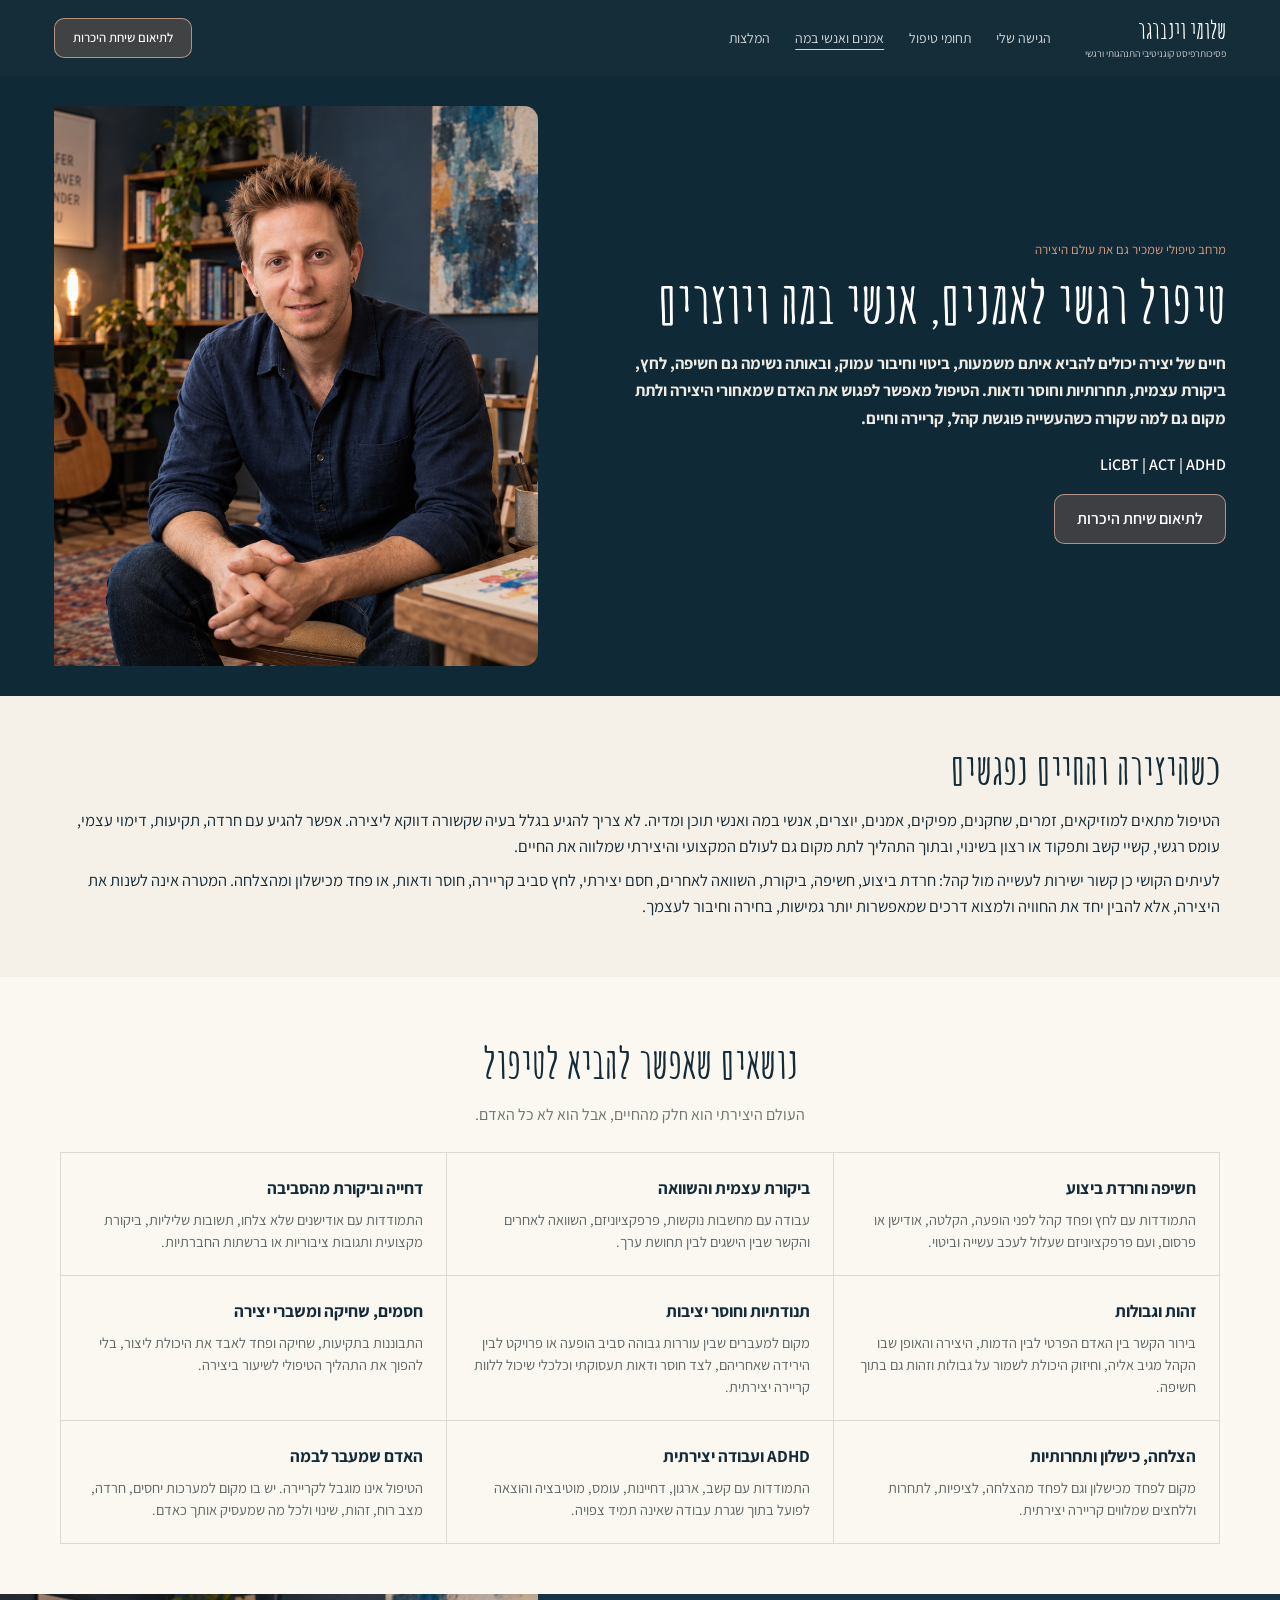
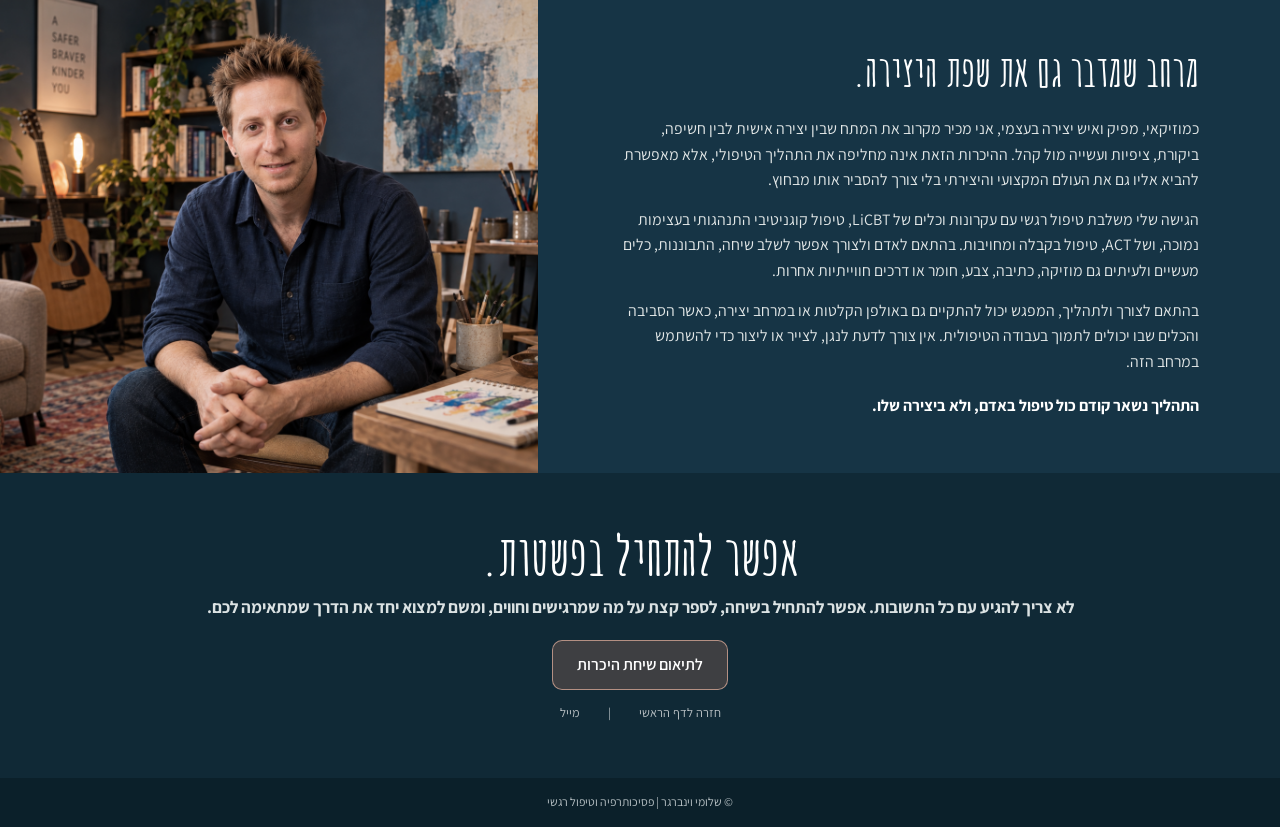
==== artists/index.html @ 117a7819 "Add files via upload" ====
<!doctype html><html lang="he" dir="rtl"><head><!-- V15 --><meta charset="utf-8"><meta name="viewport" content="width=device-width,initial-scale=1"><meta name="description" content="טיפול רגשי לאמנים, מוזיקאים, שחקנים, יוצרים ואנשי במה עם שלומי וינברגר. התמודדות עם חרדת ביצוע, דחייה וביקורת, זהות, שחיקה, חסמים יצירתיים והלחצים של קריירה יצירתית."><meta name="robots" content="index,follow,max-image-preview:large"><link rel="canonical" href="https://shlomitherapy.pages.dev/artists/"><meta property="og:locale" content="he_IL"><meta property="og:type" content="website"><meta property="og:site_name" content="שלומי וינברגר"><meta property="og:title" content="טיפול רגשי לאמנים, אנשי במה ויוצרים | שלומי וינברגר"><meta property="og:description" content="מרחב טיפולי לאמנים ואנשי יצירה המתמודדים עם חשיפה, חרדת ביצוע, ביקורת עצמית, חסמים, תחרותיות והלחצים של חיים יצירתיים."><meta property="og:url" content="https://shlomitherapy.pages.dev/artists/"><meta property="og:image" content="https://shlomitherapy.pages.dev/assets/hero.png"><meta name="twitter:card" content="summary_large_image"><title>טיפול רגשי לאמנים, אנשי במה ויוצרים | שלומי וינברגר</title><link rel="stylesheet" href="../styles.css"><script type="application/ld+json">{"@context":"https://schema.org","@graph":[{"@type":"WebPage","@id":"https://shlomitherapy.pages.dev/artists/#page","url":"https://shlomitherapy.pages.dev/artists/","name":"טיפול רגשי לאמנים, אנשי במה ויוצרים","inLanguage":"he-IL","isPartOf":{"@id":"https://shlomitherapy.pages.dev/#website"}},{"@type":"Service","name":"טיפול רגשי לאמנים, אנשי במה ויוצרים","serviceType":"פסיכותרפיה וטיפול רגשי לאמנים ואנשי במה","provider":{"@type":"Person","name":"שלומי וינברגר","jobTitle":"פסיכותרפיסט קוגניטיבי התנהגותי ורגשי"},"areaServed":"IL"}]}</script></head><body>
<header><a class="brand" href="../index.html"><b>שלומי וינברגר</b><small>פסיכותרפיסט קוגניטיבי התנהגותי ורגשי</small></a><nav><a href="../index.html#approach">הגישה שלי</a><a href="../index.html#areas">תחומי טיפול</a><a href="index.html" aria-current="page">אמנים ואנשי במה</a><a href="../index.html#reviews">המלצות</a></nav><a class="btn small" href="https://api.whatsapp.com/send?phone=972528469489" target="_blank" rel="noopener">לתיאום שיחת היכרות</a></header>
<main id="top">
<section class="artistHeroSite"><div class="artistHeroText"><span class="artistKicker">מרחב טיפולי שמכיר גם את עולם היצירה</span><h1>טיפול רגשי לאמנים, אנשי במה ויוצרים</h1><p class="artistLead"><b>חיים של יצירה יכולים להביא איתם משמעות, ביטוי וחיבור עמוק, ובאותה נשימה גם חשיפה, לחץ, ביקורת עצמית, תחרותיות וחוסר ודאות. הטיפול מאפשר לפגוש את האדם שמאחורי היצירה ולתת מקום גם למה שקורה כשהעשייה פוגשת קהל, קריירה וחיים.</b></p><div class="credentials">LiCBT | ACT | ADHD</div><a class="btn" href="https://api.whatsapp.com/send?phone=972528469489" target="_blank" rel="noopener">לתיאום שיחת היכרות</a></div><div class="artistHeroImage"><img src="../assets/hero.png" alt="שלומי וינברגר במרחב טיפולי המשלב מוזיקה ויצירה"></div></section>
<section class="artistIntro"><div><h2>כשהיצירה והחיים נפגשים</h2><p>הטיפול מתאים למוזיקאים, זמרים, שחקנים, מפיקים, אמנים, יוצרים, אנשי במה ואנשי תוכן ומדיה. לא צריך להגיע בגלל בעיה שקשורה דווקא ליצירה. אפשר להגיע עם חרדה, תקיעות, דימוי עצמי, עומס רגשי, קשיי קשב ותפקוד או רצון בשינוי, ובתוך התהליך לתת מקום גם לעולם המקצועי והיצירתי שמלווה את החיים.</p><p>לעיתים הקושי כן קשור ישירות לעשייה מול קהל: חרדת ביצוע, חשיפה, ביקורת, השוואה לאחרים, חסם יצירתי, לחץ סביב קריירה, חוסר ודאות, או פחד מכישלון ומהצלחה. המטרה אינה לשנות את היצירה, אלא להבין יחד את החוויה ולמצוא דרכים שמאפשרות יותר גמישות, בחירה וחיבור לעצמך.</p></div></section>
<section class="artistAreas"><div class="sectionHead"><h2>נושאים שאפשר להביא לטיפול</h2><p>העולם היצירתי הוא חלק מהחיים, אבל הוא לא כל האדם.</p></div><div class="artistGridSite"><article><b>חשיפה וחרדת ביצוע</b><p>התמודדות עם לחץ ופחד קהל לפני הופעה, הקלטה, אודישן או פרסום, ועם פרפקציוניזם שעלול לעכב עשייה וביטוי.</p></article><article><b>ביקורת עצמית והשוואה</b><p>עבודה עם מחשבות נוקשות, פרפקציוניזם, השוואה לאחרים והקשר שבין הישגים לבין תחושת ערך.</p></article><article><b>דחייה וביקורת מהסביבה</b><p>התמודדות עם אודישנים שלא צלחו, תשובות שליליות, ביקורת מקצועית ותגובות ציבוריות או ברשתות החברתיות.</p></article><article><b>זהות וגבולות</b><p>בירור הקשר בין האדם הפרטי לבין הדמות, היצירה והאופן שבו הקהל מגיב אליה, וחיזוק היכולת לשמור על גבולות וזהות גם בתוך חשיפה.</p></article><article><b>תנודתיות וחוסר יציבות</b><p>מקום למעברים שבין עוררות גבוהה סביב הופעה או פרויקט לבין הירידה שאחריהם, לצד חוסר ודאות תעסוקתי וכלכלי שיכול ללוות קריירה יצירתית.</p></article><article><b>חסמים, שחיקה ומשברי יצירה</b><p>התבוננות בתקיעות, שחיקה ופחד לאבד את היכולת ליצור, בלי להפוך את התהליך הטיפולי לשיעור ביצירה.</p></article><article><b>הצלחה, כישלון ותחרותיות</b><p>מקום לפחד מכישלון וגם לפחד מהצלחה, לציפיות, לתחרות וללחצים שמלווים קריירה יצירתית.</p></article><article><b>ADHD ועבודה יצירתית</b><p>התמודדות עם קשב, ארגון, דחיינות, עומס, מוטיבציה והוצאה לפועל בתוך שגרת עבודה שאינה תמיד צפויה.</p></article><article><b>האדם שמעבר לבמה</b><p>הטיפול אינו מוגבל לקריירה. יש בו מקום למערכות יחסים, חרדה, מצב רוח, זהות, שינוי ולכל מה שמעסיק אותך כאדם.</p></article></div></section>
<section class="artistStudio"><div class="artistStudioText"><h2>מרחב שמדבר גם את שפת היצירה.</h2><p>כמוזיקאי, מפיק ואיש יצירה בעצמי, אני מכיר מקרוב את המתח שבין יצירה אישית לבין חשיפה, ביקורת, ציפיות ועשייה מול קהל. ההיכרות הזאת אינה מחליפה את התהליך הטיפולי, אלא מאפשרת להביא אליו גם את העולם המקצועי והיצירתי בלי צורך להסביר אותו מבחוץ.</p><p>הגישה שלי משלבת טיפול רגשי עם עקרונות וכלים של LiCBT, טיפול קוגניטיבי התנהגותי בעצימות נמוכה, ושל ACT, טיפול בקבלה ומחויבות. בהתאם לאדם ולצורך אפשר לשלב שיחה, התבוננות, כלים מעשיים ולעיתים גם מוזיקה, כתיבה, צבע, חומר או דרכים חווייתיות אחרות.</p><p>בהתאם לצורך ולתהליך, המפגש יכול להתקיים גם באולפן הקלטות או במרחב יצירה, כאשר הסביבה והכלים שבו יכולים לתמוך בעבודה הטיפולית. אין צורך לדעת לנגן, לצייר או ליצור כדי להשתמש במרחב הזה.</p><strong>התהליך נשאר קודם כול טיפול באדם, ולא ביצירה שלו.</strong></div><div class="artistStudioImage"><img src="../assets/hero.png" alt="סטודיו ומרחב יצירתי כחלק מהסביבה הטיפולית"></div></section>
<section class="contact"><h2>אפשר להתחיל בפשטות.</h2><p><b>לא צריך להגיע עם כל התשובות. אפשר להתחיל בשיחה, לספר קצת על מה שמרגישים וחווים, ומשם למצוא יחד את הדרך שמתאימה לכם.</b></p><a class="btn light" href="https://api.whatsapp.com/send?phone=972528469489" target="_blank" rel="noopener">לתיאום שיחת היכרות</a><div class="contactLinks"><a href="../index.html">חזרה לדף הראשי</a><span>|</span><a href="mailto:shlomiweinberger1@gmail.com">מייל</a></div></section>
</main><footer>© שלומי וינברגר | פסיכותרפיה וטיפול רגשי</footer></body></html>
---- styles.css ----
@import url('https://fonts.googleapis.com/css2?family=Assistant:wght@300;400;500;600;700&family=Amatic+SC:wght@400;700&display=swap');
:root{--ink:#142b38;--blue:#163445;--deep:#102936;--cream:#f6f1e8;--paper:#fbf8f2;--rust:#c96845;--muted:#6c746f}*{box-sizing:border-box}html{scroll-behavior:smooth}body{margin:0;background:var(--paper);color:var(--ink);font-family:'Assistant',Arial,sans-serif;line-height:1.62}a{color:inherit;text-decoration:none}header{height:76px;background:rgba(16,41,54,.98);color:#fff;display:flex;align-items:center;gap:32px;padding:0 5vw;position:sticky;top:0;z-index:10}.brand{margin-left:auto;line-height:1.1}.brand b{font-family:'Amatic SC',cursive;font-size:24px}.brand small{display:block;font-size:10px;margin-top:5px;opacity:.76}nav{display:flex;gap:23px;font-size:14px}nav a{opacity:.8}nav a:hover{opacity:1}.btn{display:inline-block;background:var(--rust);color:#fff;padding:13px 25px;border-radius:999px;font-weight:600}.btn.small{padding:10px 19px;font-size:13px}.hero{min-height:535px;background:var(--deep);color:#fff;display:grid;grid-template-columns:43% 57%;direction:ltr}.heroText{direction:rtl;padding:42px 7vw 40px 4vw;display:flex;flex-direction:column;align-items:flex-start;justify-content:center}.eyebrow{color:#d99a7f;font-size:13px}.hero h1{font-family:'Amatic SC',cursive;font-size:61px;line-height:1;margin:10px 0 14px}.hero p{font-size:16.5px;max-width:545px;color:#eeeae4;margin:6px 0}.heroSub{opacity:.86}.credentials{font-weight:600;margin:12px 0 17px}.quick{display:flex;gap:10px;margin-top:13px;font-size:13px;opacity:.72}.heroImage{overflow:hidden}.heroImage img{width:100%;height:100%;object-fit:cover;object-position:center}.sectionNo{font-size:12px;color:var(--rust)}.intro{padding:50px 10vw;display:grid;grid-template-columns:65px minmax(0,900px);justify-content:center;gap:22px;background:var(--cream)}.intro h2,.method h2,.about h2,.studio h2,.contact h2{font-family:'Amatic SC',cursive;font-size:40px;line-height:1.12;margin:0 0 15px}.intro h2 em{font-style:normal;color:var(--rust)}.intro p{font-size:16.5px;margin:9px 0}.intro strong{display:block;border-right:3px solid var(--rust);padding-right:16px;margin-top:15px;font-size:17px}.areas{padding:50px 6vw}.sectionHead{text-align:center;margin-bottom:24px}.sectionHead span{color:var(--rust);font-size:12px}.sectionHead h2{font-family:'Amatic SC',cursive;font-size:42px;margin:3px}.sectionHead p{color:var(--muted);margin:5px}.grid{max-width:1200px;margin:auto;display:grid;grid-template-columns:repeat(4,1fr);gap:1px;background:#ded8ce;border:1px solid #ded8ce}.grid article{background:var(--paper);padding:20px 21px}.grid b{font-size:17px}.grid p{color:#5d6664;margin:7px 0 0;font-size:14.5px;line-height:1.5}.approachStudio{display:grid;grid-template-columns:42% 58%;background:#fff}.method{padding:48px 5vw 48px 7vw;display:flex;flex-direction:column;justify-content:center}.method p{font-size:16px;margin:7px 0}.method strong{font-size:16px;margin-top:9px}.studio{display:grid;grid-template-columns:44% 56%;background:var(--blue);color:#fff;min-height:455px}.studioImg{overflow:hidden}.studioImg img{width:100%;height:100%;object-fit:cover;object-position:center;filter:saturate(.85)}.studioText{padding:42px 4vw;display:flex;flex-direction:column;justify-content:center}.studioText>span{color:#e1a38c;font-size:12px}.studioText p{font-size:15.5px;color:#e2e7e7;margin:7px 0}.about{padding:50px 10vw;display:grid;grid-template-columns:1fr 1.7fr;gap:45px;background:#fff}.about>div:last-child{font-size:16.5px}.about p{margin:7px 0}.note{margin-top:15px;padding:14px;border:1px solid #d8d2c7}.note small{color:#777}.reviews{padding:50px 6vw;background:var(--cream)}.reviewGrid{max-width:1200px;margin:auto;display:grid;grid-template-columns:repeat(3,1fr);gap:14px}.reviewGrid blockquote{margin:0;background:#fff;padding:21px;font-family:'Amatic SC',cursive;font-size:20px;line-height:1.5;border-top:3px solid var(--rust)}.reviewGrid cite{display:block;font-family:'Assistant';font-size:13px;font-style:normal;margin-top:14px;color:#777}.contact{text-align:center;background:var(--deep);color:#fff;padding:52px 20px}.contact>span{color:#dfa38b}.contact h2{font-size:56px;margin:6px}.contact p{max-width:700px;margin:10px auto 20px;color:#dbe2e3;font-size:16.5px}.contactLinks{display:flex;justify-content:center;gap:28px;margin-top:20px;font-size:14px;opacity:.8}footer{text-align:center;padding:15px;background:#0b202a;color:#b7c0c4;font-size:12px}
@media(max-width:1100px){.grid{grid-template-columns:repeat(2,1fr)}.approachStudio{grid-template-columns:1fr}.method{padding:50px 8vw}.studio{min-height:410px}}
@media(max-width:900px){header{height:65px;padding:0 18px}.brand small{font-size:8.5px}nav{display:none}.brand{margin-left:auto}.btn.small{font-size:11px;padding:9px 12px}.hero{grid-template-columns:1fr;min-height:0}.heroImage{grid-row:1;height:46vh;min-height:340px}.heroText{grid-row:2;padding:38px 24px 45px}.hero h1{font-size:59px}.hero p{font-size:16px}.intro,.about{grid-template-columns:1fr;padding:48px 24px;gap:12px}.intro h2,.method h2,.about h2,.studio h2{font-size:43px}.areas{padding:48px 18px}.studio{grid-template-columns:1fr}.studioImg{height:320px}.studioText{padding:40px 24px}.reviewGrid{grid-template-columns:1fr}.reviews{padding:48px 18px}.contact h2{font-size:49px}.contactLinks{flex-direction:column;gap:4px}.quick{flex-wrap:wrap}}
@media(max-width:560px){.grid{grid-template-columns:1fr}.hero h1{font-size:54px}}

/* V5 refinements */
.oneLineTitle{white-space:nowrap;font-size:clamp(30px,3.15vw,52px);line-height:1.12}
.methodTags{margin-top:24px;padding-top:18px;border-top:1px solid rgba(255,255,255,.2);font-weight:700;letter-spacing:.01em;line-height:1.9}
.fullReviews{grid-template-columns:repeat(2,minmax(0,1fr));align-items:start}
.fullReviews blockquote{height:auto;min-height:0}
.fullReviews cite{display:block;margin-top:18px}
@media(max-width:900px){.oneLineTitle{white-space:normal}.fullReviews{grid-template-columns:1fr}}

/* V6 refinements */
.heroOneLine{white-space:nowrap;font-size:clamp(39px,4.15vw,64px)!important;letter-spacing:-.015em}
.psychotherapy{padding:42px 10vw;background:#fff;display:grid;grid-template-columns:65px minmax(0,1080px);justify-content:center;gap:22px}
.psychotherapy h2{font-family:'Amatic SC',cursive;font-size:40px;line-height:1.1;margin:0 0 12px}
.psychotherapy p{font-size:16.5px;max-width:1080px;margin:7px 0}
.intro{grid-template-columns:65px minmax(0,1080px)}
.intro>div{max-width:1080px}
.intro p{max-width:1080px}
.areasIntro{max-width:1050px;margin:0 auto 28px}
.areasIntro .lead{font-size:16.5px;line-height:1.62;color:var(--ink);margin:8px auto;max-width:1020px}
@media(max-width:900px){.heroOneLine{white-space:normal;font-size:54px!important}.psychotherapy{grid-template-columns:1fr;padding:42px 24px;gap:10px}.psychotherapy h2{font-size:43px}.oneLineTitle{white-space:normal}.areasIntro .lead{font-size:16px}}

/* V7 hero: Hebrew reading flow, text on right and image on left */
.heroV7{grid-template-columns:55% 45%;direction:rtl;min-height:690px;align-items:stretch}
.heroV7 .heroText{direction:rtl;grid-column:1;padding:42px 5.5vw 34px 4vw;justify-content:center;align-items:flex-start}
.heroV7 .heroImage{grid-column:2;grid-row:1;direction:ltr}
.heroV7 .eyebrow{display:none}
.heroName{font-family:'Amatic SC',cursive;font-size:clamp(50px,4.8vw,72px)!important;line-height:.95!important;margin:0 0 8px!important;white-space:nowrap}
.heroRole{font-family:'Assistant',Arial,sans-serif;font-size:clamp(20px,1.65vw,27px);line-height:1.25;margin:0 0 17px;font-weight:500;color:#f2eee8}
.heroStatement{max-width:700px!important;font-size:16.5px!important;line-height:1.7!important;margin:0 0 5px!important}
.heroV7 .credentials{margin:9px 0 14px}
.heroV7 .quick{margin-top:10px}
.psychotherapyInline{width:100%;max-width:760px;margin-top:24px;padding-top:20px;border-top:1px solid rgba(255,255,255,.18)}
.psychotherapyInline .sectionNo{display:block;margin-bottom:3px;color:#d99a7f}
.psychotherapyInline h3{font-family:'Amatic SC',cursive;font-size:31px;line-height:1.1;margin:0 0 7px;color:#fff}
.psychotherapyInline p{font-size:14.5px!important;line-height:1.55!important;color:#dce3e3!important;max-width:740px!important;margin:5px 0!important}
@media(max-width:900px){
 .heroV7{display:flex;flex-direction:column;min-height:0}
 .heroV7 .heroText{order:1;padding:36px 24px 28px}
 .heroV7 .heroImage{order:2;height:46vh;min-height:340px}
 .heroName{font-size:58px!important;white-space:normal}
 .heroRole{font-size:21px}
 .heroStatement{font-size:16px!important}
 .psychotherapyInline{margin-top:24px;padding-top:20px}
 .psychotherapyInline h3{font-size:34px}
 .psychotherapyInline p{font-size:15px!important}
}

/* V8 — tighter editorial hero, calmer CTA, RTL navigation */
:root{--rust:#b87963;--rust-dark:#a96550;--softline:rgba(255,255,255,.14)}
header{gap:26px;justify-content:flex-start;padding:0 4.2vw;direction:rtl}
.brand{margin:0;flex:0 0 auto;min-width:max-content}
nav{margin-left:auto;margin-right:8px;direction:rtl;gap:25px}
header>.btn.small{margin-right:0;background:transparent;border:1px solid rgba(232,190,172,.68);color:#f1ddd5;padding:9px 18px;font-weight:500}
header>.btn.small:hover{background:rgba(184,121,99,.12);border-color:#e2b09e}
.btn{background:var(--rust);padding:11px 22px;border-radius:10px;font-weight:600;transition:.2s ease}
.btn:hover{background:var(--rust-dark);transform:translateY(-1px)}
.heroV7{grid-template-columns:58% 42%;min-height:680px}
.heroV7 .heroText{padding:44px 6.3vw 38px 6vw;justify-content:center;align-items:stretch}
.heroV7 .heroImage{margin:30px 0 30px 3vw;min-height:620px;border-radius:0 14px 14px 0;overflow:hidden}
.heroV7 .heroImage img{object-position:center 42%}
.heroName{font-size:clamp(48px,4.1vw,66px)!important;margin-bottom:8px!important}
.heroRole{font-size:clamp(19px,1.45vw,24px);margin-bottom:14px}
.heroStatement{max-width:760px!important;font-size:16px!important;line-height:1.66!important;margin:0!important;font-weight:400}
.heroStatement b{font-weight:500}
.heroV7 .credentials{margin:11px 0 13px;font-size:14px}
.heroV7>.heroText>.btn{align-self:flex-start;background:transparent;border:1px solid rgba(232,190,172,.7);color:#f4e3dc}
.heroV7>.heroText>.btn:hover{background:rgba(184,121,99,.13)}
.heroV7 .quick{margin:9px 0 0;font-size:12.5px;opacity:.76}
.psychotherapyInline{max-width:790px;margin-top:20px;padding:17px 0 0;border-top:1px solid var(--softline)}
.psychotherapyInline .sectionNo{display:none}
.psychotherapyInline h3{font-size:29px;margin:0 0 6px}
.psychotherapyInline p{font-size:14px!important;line-height:1.52!important;max-width:790px!important;margin:4px 0!important}
.contact{padding:58px 20px 62px}
.contact>span{display:none}
.contact h2{font-family:'Amatic SC',cursive;font-size:54px;margin:0 0 9px}
.contact p{max-width:780px;margin:0 auto 22px;font-size:17px;line-height:1.7}
.contact .btn.light{background:transparent;border:1px solid rgba(232,190,172,.72);color:#f5e6df;padding:11px 24px}
.contact .btn.light:hover{background:rgba(184,121,99,.13)}
.contactLinks{margin-top:13px;font-size:12.5px;opacity:.7;direction:rtl}
@media(max-width:1100px){.heroV7{grid-template-columns:56% 44%}.heroV7 .heroText{padding-right:4.5vw;padding-left:4.5vw}.heroV7 .heroImage{margin-left:2vw}}
@media(max-width:900px){header{direction:rtl;justify-content:space-between}.brand{margin:0}.heroV7{display:flex}.heroV7 .heroText{order:1;padding:34px 24px 30px}.heroV7 .heroImage{order:2;margin:0;height:46vh;min-height:340px;border-radius:0}.psychotherapyInline{max-width:none}.contact h2{font-size:48px}.contact p{font-size:16px}}

/* V9 — coherent text blocks across the entire site */
body{line-height:1.68}
.heroV7 .heroText{padding-top:40px;padding-bottom:40px}
.heroName,.heroRole,.heroStatement,.credentials,.psychotherapyInline{width:100%;max-width:760px}
.heroStatement{font-size:16.5px!important;line-height:1.72!important;text-wrap:pretty}
.psychotherapyInline{margin-top:22px;padding-top:18px}
.psychotherapyInline h3{margin-bottom:9px}
.psychotherapyInline p{font-size:14.5px!important;line-height:1.62!important;margin:0 0 8px!important;text-wrap:pretty}

.intro{grid-template-columns:42px minmax(0,1080px);gap:18px;padding-top:56px;padding-bottom:56px}
.intro>div{width:100%}
.intro h2{margin-bottom:20px;text-wrap:balance}
.intro p{font-size:16.5px;line-height:1.72;margin:0 0 12px;text-wrap:pretty}
.intro strong{max-width:1000px;margin-top:18px;line-height:1.65}

.areasIntro{max-width:1080px;margin-bottom:32px}
.areasIntro h2{margin-bottom:13px}
.areasIntro .lead{max-width:1000px;line-height:1.72;margin:0 auto 11px;text-align:right;text-wrap:pretty}
.grid article{padding:23px 23px 22px}
.grid b{display:block;line-height:1.35;margin-bottom:8px}
.grid p{margin:0;font-size:14.5px;line-height:1.58;text-wrap:pretty}

.method{padding-top:56px;padding-bottom:56px}
.method h2{margin-bottom:17px}
.method p{max-width:640px;font-size:16px;line-height:1.7;margin:0 0 11px;text-wrap:pretty}
.method strong{display:block;max-width:640px;line-height:1.65;margin-top:4px}
.methodTags{max-width:640px;margin-top:22px}
.studioText{padding-top:48px;padding-bottom:48px}
.studioText h2{margin:6px 0 18px}
.studioText p{max-width:620px;font-size:15.5px;line-height:1.68;margin:0 0 11px;text-wrap:pretty}

.sectionHead{max-width:1000px;margin-left:auto;margin-right:auto}
.reviewGrid blockquote{font-size:19px;line-height:1.58;padding:25px 27px;text-wrap:pretty}
.contact p{max-width:820px;line-height:1.72;text-wrap:pretty}

@media(max-width:900px){
 .heroName,.heroRole,.heroStatement,.credentials,.psychotherapyInline{max-width:none}
 .intro{grid-template-columns:1fr;gap:8px;padding:46px 24px}
 .intro p{font-size:16px}
 .areasIntro .lead{text-align:right}
 .method p,.method strong,.methodTags,.studioText p{max-width:none}
}


/* V10 — alignment and typography polish */
:root{--page-edge:4.2vw}
/* Header and hero now share one exact RTL edge */
header{padding-right:var(--page-edge);padding-left:var(--page-edge)}
.heroV7 .heroText{padding-right:var(--page-edge);padding-left:5.4vw}
.heroName,.heroRole,.heroStatement,.credentials,.psychotherapyInline{max-width:800px}

/* Remove decorative section numbering completely */
.sectionNo,.sectionHead>span,.studioText>span{display:none!important}

/* Slightly tighter rhythm so copy reads as deliberate text blocks */
body{line-height:1.58}
.heroStatement{line-height:1.58!important}
.heroV7 .credentials{margin:9px 0 11px}
.heroV7 .quick{margin-top:8px}
.psychotherapyInline{margin-top:18px;padding-top:16px}
.psychotherapyInline h3{margin-bottom:7px}
.psychotherapyInline p{line-height:1.48!important;margin:0 0 6px!important}

/* Main editorial copy: wider, tighter, predictable blocks */
.intro{grid-template-columns:minmax(0,1160px);padding:48px 8vw;gap:0}
.intro h2{margin-bottom:16px}
.intro p{line-height:1.58;margin:0 0 9px}
.intro strong{line-height:1.52;margin-top:14px}
.oneLineTitle{font-size:clamp(28px,2.55vw,45px);white-space:nowrap}

.areas{padding-top:46px;padding-bottom:46px}
.areasIntro{margin-bottom:26px}
.areasIntro h2{margin-bottom:11px}
.areasIntro .lead{line-height:1.58;margin-bottom:8px}
.grid article{padding:21px 23px 20px}
.grid p{line-height:1.5}

.method{padding-top:50px;padding-bottom:50px}
.method h2{margin-bottom:14px}
.method p{line-height:1.58;margin-bottom:8px}
.method strong{line-height:1.52}
.methodTags{margin-top:18px;padding-top:15px;line-height:1.6}
.studioText{padding-top:44px;padding-bottom:44px}
.studioText h2{margin-top:0;margin-bottom:14px}
.studioText p{line-height:1.55;margin-bottom:8px}

.reviewGrid blockquote{line-height:1.5}
.contact{padding-top:52px;padding-bottom:56px}
.contact p{max-width:900px;line-height:1.55;margin-bottom:20px}

@media(max-width:1250px){
 .oneLineTitle{font-size:clamp(28px,2.35vw,39px)}
}
@media(max-width:1000px){
 .oneLineTitle{white-space:normal;text-wrap:balance;max-width:760px}
}
@media(max-width:900px){
 :root{--page-edge:24px}
 header{padding-right:18px;padding-left:18px}
 .heroV7 .heroText{padding-right:24px;padding-left:24px}
 .intro{padding:44px 24px}
 .intro p{line-height:1.58}
 .oneLineTitle{white-space:normal;text-wrap:balance}
}

/* V11 — one site grid, warmer CTAs, refined testimonials */
:root{--content-max:1160px;--cta-wash:rgba(184,121,99,.28);--cta-wash-hover:rgba(184,121,99,.38)}

/* Header and hero share the same outer edges. The left CTA now lines up with the image. */
header{padding-inline:var(--page-edge)}
.heroV7 .heroImage{margin-left:var(--page-edge)}
header>.btn.small,
.heroV7>.heroText>.btn,
.contact .btn.light{background:var(--cta-wash);border:1px solid rgba(226,176,158,.72);color:#fff}
header>.btn.small:hover,
.heroV7>.heroText>.btn:hover,
.contact .btn.light:hover{background:var(--cta-wash-hover);border-color:#e2b09e}

/* One editorial grid for the light sections */
.intro{display:block;padding:46px var(--page-edge)}
.intro>div{width:min(100%,var(--content-max));max-width:var(--content-max);margin:0 auto}
.intro h2,.intro p,.intro strong{max-width:none}

.areas{padding:46px var(--page-edge)}
.areasIntro{width:min(100%,var(--content-max));max-width:var(--content-max);margin:0 auto 25px}
.areasIntro .lead{max-width:none;width:100%;margin-right:0;margin-left:0}
.grid{width:min(100%,var(--content-max));max-width:var(--content-max)}

/* Keep the headline visually deliberate instead of a stray half-line */
.oneLineTitle{max-width:var(--content-max);text-wrap:balance}

/* Testimonials: one calm editorial field, all four visible */
.reviews{padding:48px var(--page-edge) 54px}
.reviews .sectionHead{width:min(100%,var(--content-max));max-width:var(--content-max);margin:0 auto 25px}
.reviews .sectionHead h2{margin-bottom:4px}
.fullReviews{width:min(100%,var(--content-max));max-width:var(--content-max);grid-template-columns:repeat(2,minmax(0,1fr));gap:0;background:rgba(20,43,56,.13);border:1px solid rgba(20,43,56,.13)}
.fullReviews blockquote{position:relative;background:rgba(255,255,255,.56);border:0;margin:0;padding:32px 34px 28px;font-family:'Assistant',Arial,sans-serif;font-size:16px;line-height:1.62;color:#344851;min-height:100%;text-wrap:pretty}
.fullReviews blockquote:nth-child(odd){border-left:1px solid rgba(20,43,56,.13)}
.fullReviews blockquote:nth-child(-n+2){border-bottom:1px solid rgba(20,43,56,.13)}
.fullReviews blockquote::before{content:none;display:none}
.fullReviews cite{font-family:'Assistant',Arial,sans-serif;font-size:13px;font-weight:600;color:#7b716b;margin-top:18px}

/* Slightly calmer vertical rhythm between the aligned sections */
.intro p,.areasIntro .lead{line-height:1.54}
.intro p{margin-bottom:8px}

@media(max-width:900px){
 .heroV7 .heroImage{margin-left:0}
 .intro,.areas,.reviews{padding-left:24px;padding-right:24px}
 .fullReviews{grid-template-columns:1fr}
 .fullReviews blockquote{border-left:0!important;border-bottom:1px solid rgba(20,43,56,.13)!important;padding:27px 25px 24px;font-size:15.5px}
 .fullReviews blockquote:last-child{border-bottom:0!important}
}


/* V13 — nine treatment areas in a balanced 3x3 desktop grid */
@media(min-width:1101px){.areas .grid{grid-template-columns:repeat(3,minmax(0,1fr))}}

/* V14: artists page and SEO content links */
.areaLink{color:inherit;text-decoration:none;display:block;height:100%}.areaLink:hover b{text-decoration:underline;text-underline-offset:4px}.moreLink{display:inline-block;margin-top:.65rem;font-weight:700;color:var(--navy,#16323b);text-decoration:underline;text-underline-offset:4px}.artistsHero{max-width:1240px;margin:0 auto;padding:84px 5vw 58px}.artistsHero .eyebrow{display:block;margin-bottom:14px}.artistsHero h1{font-size:clamp(2.4rem,5vw,5rem);line-height:1.04;max-width:1000px;margin:0 0 24px}.artistsHero .lead{font-size:clamp(1.12rem,1.6vw,1.42rem);line-height:1.7;max-width:900px}.artistsContent{max-width:1240px;margin:0 auto;padding:20px 5vw 80px}.artistsContent h2{font-size:clamp(1.8rem,3vw,3rem);margin:0 0 22px}.artistsContent p{max-width:900px;font-size:1.08rem;line-height:1.75}.artistsGrid{display:grid;grid-template-columns:repeat(3,1fr);gap:18px;margin:38px 0 68px}.artistsGrid article{padding:26px;border-top:1px solid rgba(20,45,54,.2);background:rgba(255,255,255,.18)}.artistsGrid b{font-size:1.14rem}.artistsGrid p{font-size:.98rem;line-height:1.65}.artistsCta{margin-top:60px;padding:46px;background:#173740;color:#f6f0e5}.artistsCta h2{color:inherit}.artistsCta p{color:inherit}.artistsCta .btn{margin-top:12px}.backHome{display:inline-block;margin-top:24px;color:inherit}
@media(max-width:820px){.artistsHero{padding-top:52px}.artistsGrid{grid-template-columns:1fr}.artistsCta{padding:30px 22px}}


/* V14.1 — precise sticky-header anchors and artists page in the same visual system */
section[id], .method[id]{scroll-margin-top:92px}
.artistHeroSite{background:var(--deep);color:#fff;display:grid;grid-template-columns:58% 42%;direction:rtl;min-height:620px}
.artistHeroText{padding:70px 6.3vw 58px 6vw;display:flex;flex-direction:column;justify-content:center;align-items:flex-start}
.artistKicker{font-size:13px;color:#d99a7f;margin-bottom:12px}
.artistHeroSite h1{font-family:'Amatic SC',cursive;font-size:clamp(48px,4.5vw,70px);line-height:1.02;margin:0 0 18px;max-width:760px}
.artistLead{font-size:16.5px;line-height:1.67;max-width:760px;color:#eeeae4;margin:0 0 8px}
.artistHeroImage{margin:30px 0 30px var(--page-edge);overflow:hidden;border-radius:0 14px 14px 0}
.artistHeroImage img{width:100%;height:100%;object-fit:cover;object-position:center 42%}
.artistIntro{background:var(--cream);padding:50px var(--page-edge)}
.artistIntro>div{width:min(100%,var(--content-max));margin:0 auto}
.artistIntro h2,.artistStudio h2{font-family:'Amatic SC',cursive;font-size:42px;line-height:1.1;margin:0 0 15px}
.artistIntro p{font-size:16.5px;line-height:1.58;margin:8px 0}
.artistAreas{padding:50px var(--page-edge);background:var(--paper)}
.artistAreas .sectionHead{width:min(100%,var(--content-max));margin:0 auto 25px}
.artistGridSite{width:min(100%,var(--content-max));margin:0 auto;display:grid;grid-template-columns:repeat(3,minmax(0,1fr));gap:1px;background:#ded8ce;border:1px solid #ded8ce}
.artistGridSite article{background:var(--paper);padding:22px 23px}
.artistGridSite b{font-size:17px}.artistGridSite p{font-size:14.5px;line-height:1.52;color:#5d6664;margin:7px 0 0}
.artistStudio{display:grid;grid-template-columns:58% 42%;background:var(--blue);color:#fff;min-height:470px}
.artistStudioText{padding:54px 6.3vw;display:flex;flex-direction:column;justify-content:center}
.artistStudioText p{font-size:15.8px;line-height:1.62;color:#e2e7e7;margin:7px 0;max-width:760px}.artistStudioText strong{margin-top:12px}
.artistStudioImage{overflow:hidden}.artistStudioImage img{width:100%;height:100%;object-fit:cover;object-position:center;filter:saturate(.85)}
@media(max-width:900px){section[id],.method[id]{scroll-margin-top:78px}.artistHeroSite{display:flex;flex-direction:column;min-height:0}.artistHeroText{order:1;padding:42px 24px 34px}.artistHeroImage{order:2;height:42vh;min-height:320px;margin:0;border-radius:0}.artistHeroSite h1{font-size:54px}.artistIntro,.artistAreas{padding:44px 24px}.artistGridSite{grid-template-columns:1fr}.artistStudio{grid-template-columns:1fr}.artistStudioText{padding:44px 24px}.artistStudioImage{height:320px}}

/* V14.2 — navigation clarity and artists integration */
.inlineArtistLink{color:inherit;font-weight:700;text-underline-offset:3px}.inlineArtistLink:hover{text-decoration-thickness:2px}nav a[aria-current="page"]{color:#fff;text-decoration:underline;text-underline-offset:6px}


/* V14.3 — local-safe navigation + identical CTA treatment on artists page */
.artistHeroSite .btn{background:var(--cta-wash);border:1px solid rgba(226,176,158,.72);color:#fff}
.artistHeroSite .btn:hover{background:var(--cta-wash-hover);border-color:#e2b09e}

/* V15 — artists hero uses the exact same content edge and CTA language as Home */
.artistHeroText{padding-right:var(--page-edge);padding-left:5.4vw;align-items:stretch}
.artistHeroText .artistKicker,.artistHeroText h1,.artistHeroText .artistLead,.artistHeroText .credentials{width:100%;max-width:800px}
.artistHeroText>.btn{align-self:flex-start;background:var(--cta-wash);border:1px solid rgba(226,176,158,.72);color:#fff}
@media(max-width:900px){.artistHeroText{padding-right:24px;padding-left:24px;align-items:stretch}}
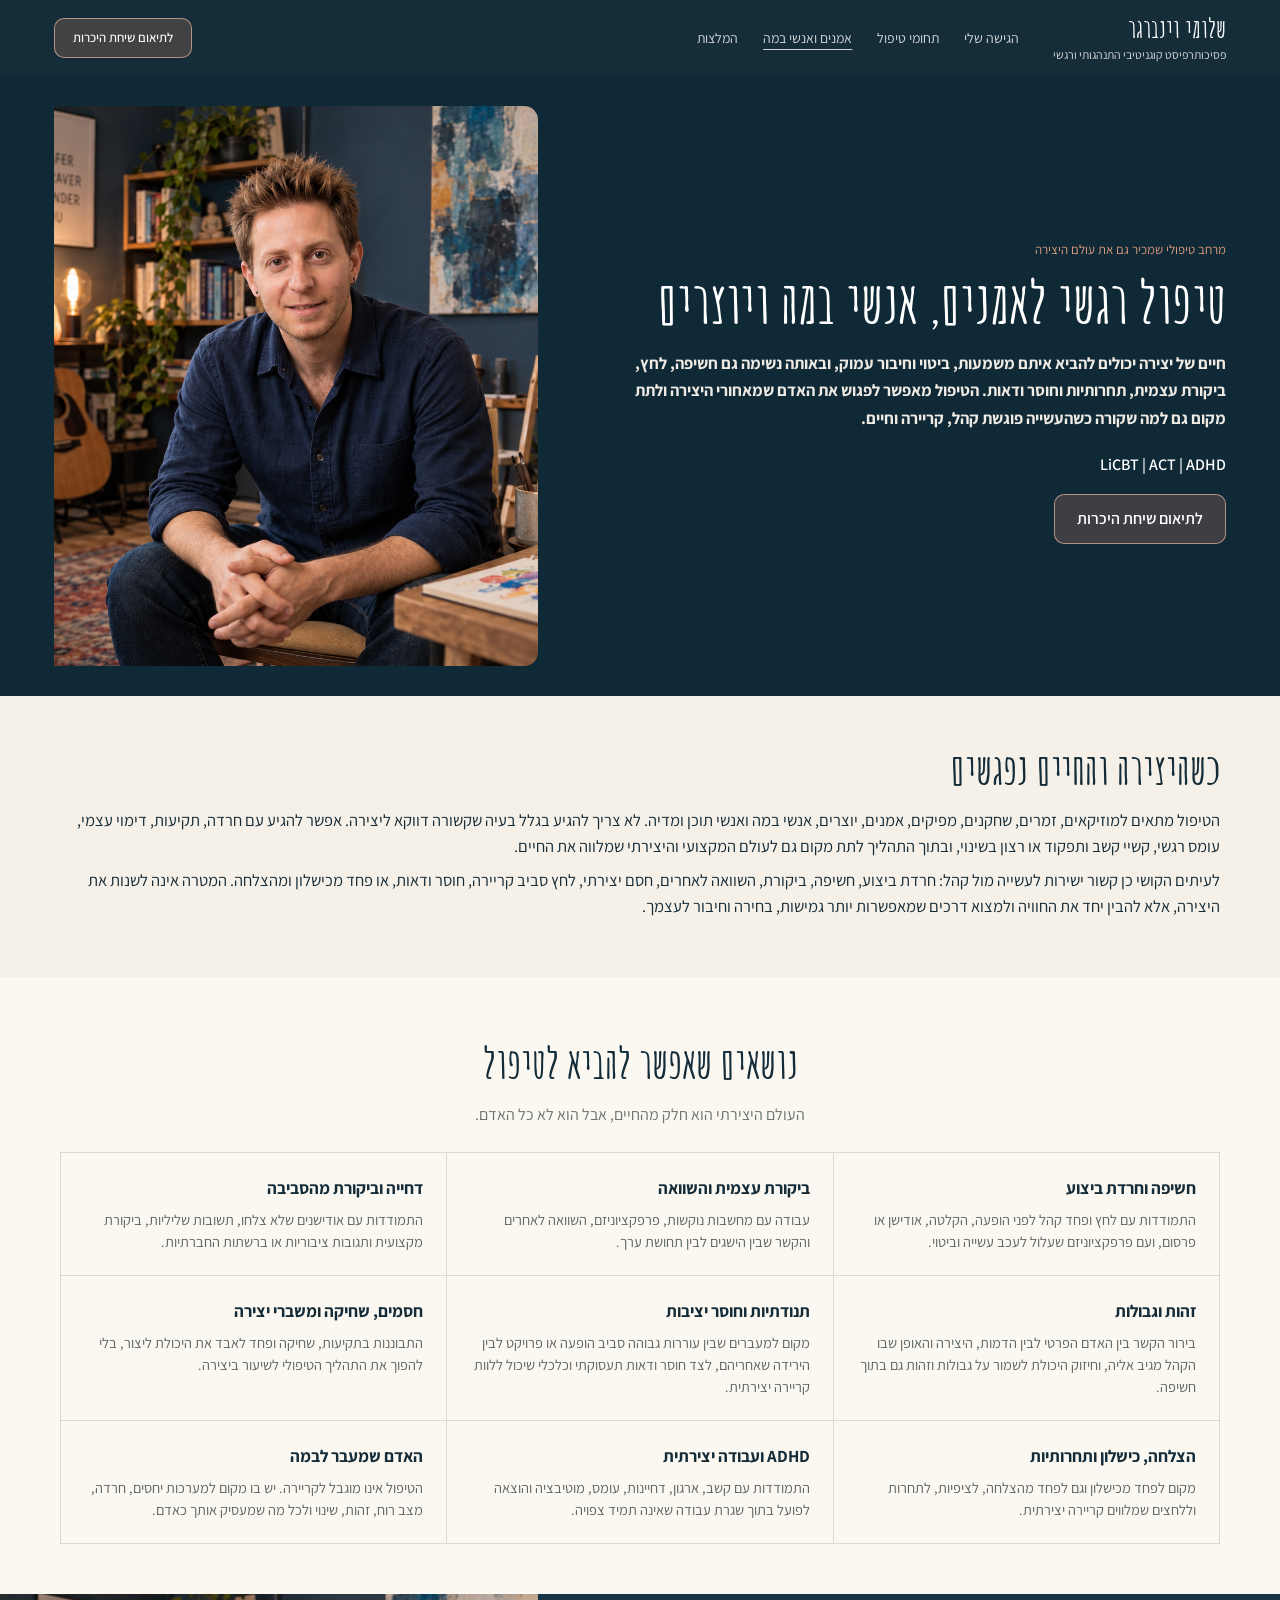
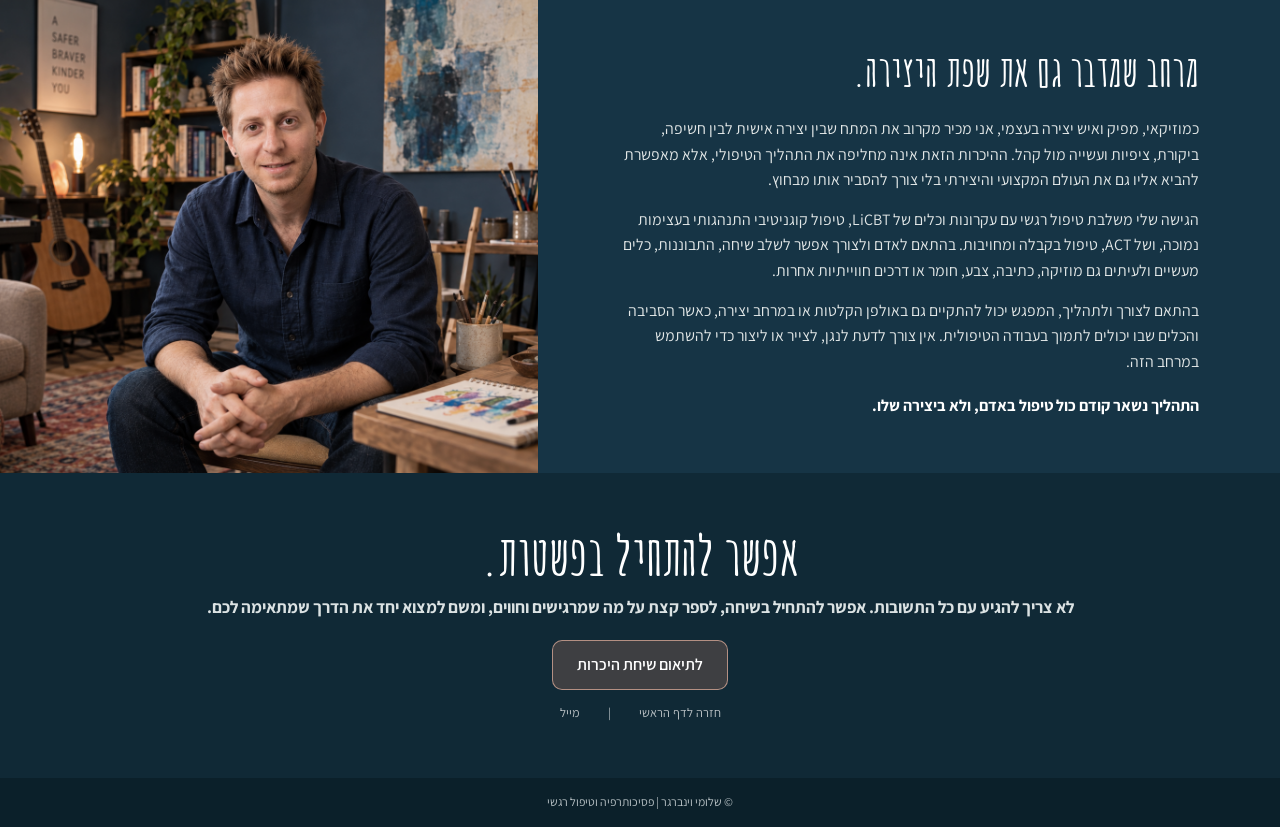
==== commit 56619a4e: "Add files via upload" ====
--- a/artists/index.html
+++ b/artists/index.html
@@ -1,9 +1,11 @@
-<!doctype html><html lang="he" dir="rtl"><head><!-- V15 --><meta charset="utf-8"><meta name="viewport" content="width=device-width,initial-scale=1"><meta name="description" content="טיפול רגשי לאמנים, מוזיקאים, שחקנים, יוצרים ואנשי במה עם שלומי וינברגר. התמודדות עם חרדת ביצוע, דחייה וביקורת, זהות, שחיקה, חסמים יצירתיים והלחצים של קריירה יצירתית."><meta name="robots" content="index,follow,max-image-preview:large"><link rel="canonical" href="https://shlomitherapy.pages.dev/artists/"><meta property="og:locale" content="he_IL"><meta property="og:type" content="website"><meta property="og:site_name" content="שלומי וינברגר"><meta property="og:title" content="טיפול רגשי לאמנים, אנשי במה ויוצרים | שלומי וינברגר"><meta property="og:description" content="מרחב טיפולי לאמנים ואנשי יצירה המתמודדים עם חשיפה, חרדת ביצוע, ביקורת עצמית, חסמים, תחרותיות והלחצים של חיים יצירתיים."><meta property="og:url" content="https://shlomitherapy.pages.dev/artists/"><meta property="og:image" content="https://shlomitherapy.pages.dev/assets/hero.png"><meta name="twitter:card" content="summary_large_image"><title>טיפול רגשי לאמנים, אנשי במה ויוצרים | שלומי וינברגר</title><link rel="stylesheet" href="../styles.css"><script type="application/ld+json">{"@context":"https://schema.org","@graph":[{"@type":"WebPage","@id":"https://shlomitherapy.pages.dev/artists/#page","url":"https://shlomitherapy.pages.dev/artists/","name":"טיפול רגשי לאמנים, אנשי במה ויוצרים","inLanguage":"he-IL","isPartOf":{"@id":"https://shlomitherapy.pages.dev/#website"}},{"@type":"Service","name":"טיפול רגשי לאמנים, אנשי במה ויוצרים","serviceType":"פסיכותרפיה וטיפול רגשי לאמנים ואנשי במה","provider":{"@type":"Person","name":"שלומי וינברגר","jobTitle":"פסיכותרפיסט קוגניטיבי התנהגותי ורגשי"},"areaServed":"IL"}]}</script></head><body>
-<header><a class="brand" href="../index.html"><b>שלומי וינברגר</b><small>פסיכותרפיסט קוגניטיבי התנהגותי ורגשי</small></a><nav><a href="../index.html#approach">הגישה שלי</a><a href="../index.html#areas">תחומי טיפול</a><a href="index.html" aria-current="page">אמנים ואנשי במה</a><a href="../index.html#reviews">המלצות</a></nav><a class="btn small" href="https://api.whatsapp.com/send?phone=972528469489" target="_blank" rel="noopener">לתיאום שיחת היכרות</a></header>
+<!doctype html><html lang="he" dir="rtl"><head><!-- V16.2 Mobile Polish --><meta charset="utf-8"><meta name="viewport" content="width=device-width,initial-scale=1"><meta name="description" content="טיפול רגשי לאמנים, מוזיקאים, שחקנים, יוצרים ואנשי במה עם שלומי וינברגר. התמודדות עם חרדת ביצוע, דחייה וביקורת, זהות, שחיקה, חסמים יצירתיים והלחצים של קריירה יצירתית."><meta name="robots" content="index,follow,max-image-preview:large"><link rel="canonical" href="https://shlomitherapy.pages.dev/artists/"><meta property="og:locale" content="he_IL"><meta property="og:type" content="website"><meta property="og:site_name" content="שלומי וינברגר"><meta property="og:title" content="טיפול רגשי לאמנים, אנשי במה ויוצרים | שלומי וינברגר"><meta property="og:description" content="מרחב טיפולי לאמנים ואנשי יצירה המתמודדים עם חשיפה, חרדת ביצוע, ביקורת עצמית, חסמים, תחרותיות והלחצים של חיים יצירתיים."><meta property="og:url" content="https://shlomitherapy.pages.dev/artists/"><meta property="og:image" content="https://shlomitherapy.pages.dev/assets/hero.png"><meta name="twitter:card" content="summary_large_image"><title>טיפול רגשי לאמנים, אנשי במה ויוצרים | שלומי וינברגר</title><link rel="stylesheet" href="../styles.css"><script type="application/ld+json">{"@context":"https://schema.org","@graph":[{"@type":"WebPage","@id":"https://shlomitherapy.pages.dev/artists/#page","url":"https://shlomitherapy.pages.dev/artists/","name":"טיפול רגשי לאמנים, אנשי במה ויוצרים","inLanguage":"he-IL","isPartOf":{"@id":"https://shlomitherapy.pages.dev/#website"}},{"@type":"Service","name":"טיפול רגשי לאמנים, אנשי במה ויוצרים","serviceType":"פסיכותרפיה וטיפול רגשי לאמנים ואנשי במה","provider":{"@type":"Person","name":"שלומי וינברגר","jobTitle":"פסיכותרפיסט קוגניטיבי התנהגותי ורגשי"},"areaServed":"IL"}]}</script></head><body>
+<header><a class="brand" href="../index.html"><b>שלומי וינברגר</b><small>פסיכותרפיסט קוגניטיבי התנהגותי ורגשי</small></a><nav id="site-nav"><a href="../index.html#approach">הגישה שלי</a><a href="../index.html#areas">תחומי טיפול</a><a href="index.html" aria-current="page">אמנים ואנשי במה</a><a href="../index.html#reviews">המלצות</a></nav><button class="menuToggle" type="button" aria-label="פתיחת תפריט" aria-expanded="false" aria-controls="site-nav"><span></span><span></span><span></span></button><a class="btn small" href="https://api.whatsapp.com/send?phone=972528469489" target="_blank" rel="noopener">לתיאום שיחת היכרות</a></header>
 <main id="top">
 <section class="artistHeroSite"><div class="artistHeroText"><span class="artistKicker">מרחב טיפולי שמכיר גם את עולם היצירה</span><h1>טיפול רגשי לאמנים, אנשי במה ויוצרים</h1><p class="artistLead"><b>חיים של יצירה יכולים להביא איתם משמעות, ביטוי וחיבור עמוק, ובאותה נשימה גם חשיפה, לחץ, ביקורת עצמית, תחרותיות וחוסר ודאות. הטיפול מאפשר לפגוש את האדם שמאחורי היצירה ולתת מקום גם למה שקורה כשהעשייה פוגשת קהל, קריירה וחיים.</b></p><div class="credentials">LiCBT | ACT | ADHD</div><a class="btn" href="https://api.whatsapp.com/send?phone=972528469489" target="_blank" rel="noopener">לתיאום שיחת היכרות</a></div><div class="artistHeroImage"><img src="../assets/hero.png" alt="שלומי וינברגר במרחב טיפולי המשלב מוזיקה ויצירה"></div></section>
 <section class="artistIntro"><div><h2>כשהיצירה והחיים נפגשים</h2><p>הטיפול מתאים למוזיקאים, זמרים, שחקנים, מפיקים, אמנים, יוצרים, אנשי במה ואנשי תוכן ומדיה. לא צריך להגיע בגלל בעיה שקשורה דווקא ליצירה. אפשר להגיע עם חרדה, תקיעות, דימוי עצמי, עומס רגשי, קשיי קשב ותפקוד או רצון בשינוי, ובתוך התהליך לתת מקום גם לעולם המקצועי והיצירתי שמלווה את החיים.</p><p>לעיתים הקושי כן קשור ישירות לעשייה מול קהל: חרדת ביצוע, חשיפה, ביקורת, השוואה לאחרים, חסם יצירתי, לחץ סביב קריירה, חוסר ודאות, או פחד מכישלון ומהצלחה. המטרה אינה לשנות את היצירה, אלא להבין יחד את החוויה ולמצוא דרכים שמאפשרות יותר גמישות, בחירה וחיבור לעצמך.</p></div></section>
 <section class="artistAreas"><div class="sectionHead"><h2>נושאים שאפשר להביא לטיפול</h2><p>העולם היצירתי הוא חלק מהחיים, אבל הוא לא כל האדם.</p></div><div class="artistGridSite"><article><b>חשיפה וחרדת ביצוע</b><p>התמודדות עם לחץ ופחד קהל לפני הופעה, הקלטה, אודישן או פרסום, ועם פרפקציוניזם שעלול לעכב עשייה וביטוי.</p></article><article><b>ביקורת עצמית והשוואה</b><p>עבודה עם מחשבות נוקשות, פרפקציוניזם, השוואה לאחרים והקשר שבין הישגים לבין תחושת ערך.</p></article><article><b>דחייה וביקורת מהסביבה</b><p>התמודדות עם אודישנים שלא צלחו, תשובות שליליות, ביקורת מקצועית ותגובות ציבוריות או ברשתות החברתיות.</p></article><article><b>זהות וגבולות</b><p>בירור הקשר בין האדם הפרטי לבין הדמות, היצירה והאופן שבו הקהל מגיב אליה, וחיזוק היכולת לשמור על גבולות וזהות גם בתוך חשיפה.</p></article><article><b>תנודתיות וחוסר יציבות</b><p>מקום למעברים שבין עוררות גבוהה סביב הופעה או פרויקט לבין הירידה שאחריהם, לצד חוסר ודאות תעסוקתי וכלכלי שיכול ללוות קריירה יצירתית.</p></article><article><b>חסמים, שחיקה ומשברי יצירה</b><p>התבוננות בתקיעות, שחיקה ופחד לאבד את היכולת ליצור, בלי להפוך את התהליך הטיפולי לשיעור ביצירה.</p></article><article><b>הצלחה, כישלון ותחרותיות</b><p>מקום לפחד מכישלון וגם לפחד מהצלחה, לציפיות, לתחרות וללחצים שמלווים קריירה יצירתית.</p></article><article><b>ADHD ועבודה יצירתית</b><p>התמודדות עם קשב, ארגון, דחיינות, עומס, מוטיבציה והוצאה לפועל בתוך שגרת עבודה שאינה תמיד צפויה.</p></article><article><b>האדם שמעבר לבמה</b><p>הטיפול אינו מוגבל לקריירה. יש בו מקום למערכות יחסים, חרדה, מצב רוח, זהות, שינוי ולכל מה שמעסיק אותך כאדם.</p></article></div></section>
 <section class="artistStudio"><div class="artistStudioText"><h2>מרחב שמדבר גם את שפת היצירה.</h2><p>כמוזיקאי, מפיק ואיש יצירה בעצמי, אני מכיר מקרוב את המתח שבין יצירה אישית לבין חשיפה, ביקורת, ציפיות ועשייה מול קהל. ההיכרות הזאת אינה מחליפה את התהליך הטיפולי, אלא מאפשרת להביא אליו גם את העולם המקצועי והיצירתי בלי צורך להסביר אותו מבחוץ.</p><p>הגישה שלי משלבת טיפול רגשי עם עקרונות וכלים של LiCBT, טיפול קוגניטיבי התנהגותי בעצימות נמוכה, ושל ACT, טיפול בקבלה ומחויבות. בהתאם לאדם ולצורך אפשר לשלב שיחה, התבוננות, כלים מעשיים ולעיתים גם מוזיקה, כתיבה, צבע, חומר או דרכים חווייתיות אחרות.</p><p>בהתאם לצורך ולתהליך, המפגש יכול להתקיים גם באולפן הקלטות או במרחב יצירה, כאשר הסביבה והכלים שבו יכולים לתמוך בעבודה הטיפולית. אין צורך לדעת לנגן, לצייר או ליצור כדי להשתמש במרחב הזה.</p><strong>התהליך נשאר קודם כול טיפול באדם, ולא ביצירה שלו.</strong></div><div class="artistStudioImage"><img src="../assets/hero.png" alt="סטודיו ומרחב יצירתי כחלק מהסביבה הטיפולית"></div></section>
 <section class="contact"><h2>אפשר להתחיל בפשטות.</h2><p><b>לא צריך להגיע עם כל התשובות. אפשר להתחיל בשיחה, לספר קצת על מה שמרגישים וחווים, ומשם למצוא יחד את הדרך שמתאימה לכם.</b></p><a class="btn light" href="https://api.whatsapp.com/send?phone=972528469489" target="_blank" rel="noopener">לתיאום שיחת היכרות</a><div class="contactLinks"><a href="../index.html">חזרה לדף הראשי</a><span>|</span><a href="mailto:shlomiweinberger1@gmail.com">מייל</a></div></section>
-</main><footer>© שלומי וינברגר | פסיכותרפיה וטיפול רגשי</footer></body></html>+</main><footer>© שלומי וינברגר | פסיכותרפיה וטיפול רגשי</footer><script>
+(()=>{const b=document.querySelector('.menuToggle'),n=document.querySelector('header nav');if(!b||!n)return;const close=()=>{document.body.classList.remove('menuOpen');b.setAttribute('aria-expanded','false');b.setAttribute('aria-label','פתיחת תפריט')};b.addEventListener('click',()=>{const open=document.body.classList.toggle('menuOpen');b.setAttribute('aria-expanded',String(open));b.setAttribute('aria-label',open?'סגירת תפריט':'פתיחת תפריט')});n.querySelectorAll('a').forEach(a=>a.addEventListener('click',close));document.addEventListener('keydown',e=>{if(e.key==='Escape')close()});})();
+</script></body></html>
--- a/styles.css
+++ b/styles.css
@@ -285,3 +285,145 @@
 .artistHeroText .artistKicker,.artistHeroText h1,.artistHeroText .artistLead,.artistHeroText .credentials{width:100%;max-width:800px}
 .artistHeroText>.btn{align-self:flex-start;background:var(--cta-wash);border:1px solid rgba(226,176,158,.72);color:#fff}
 @media(max-width:900px){.artistHeroText{padding-right:24px;padding-left:24px;align-items:stretch}}
+
+
+/* V16 — Mobile polish: navigation, scale, rhythm and compact contact layout */
+.menuToggle{display:none;background:transparent;border:0;color:#fff;width:38px;height:38px;padding:8px;cursor:pointer;flex:0 0 auto}
+.menuToggle span{display:block;width:22px;height:1.5px;background:currentColor;margin:5px auto;transition:transform .2s ease,opacity .2s ease}
+
+@media(max-width:900px){
+ :root{--mobile-edge:20px}
+ body{font-size:15px;line-height:1.52}
+ header{height:70px;padding:0 var(--mobile-edge);gap:10px;justify-content:flex-start;direction:rtl}
+ .brand{margin:0;min-width:0;line-height:1.04;flex:1 1 auto}
+ .brand b{font-size:23px;white-space:nowrap}
+ .brand small{font-size:8px;margin-top:4px;white-space:nowrap}
+ header>.btn.small{order:3;flex:0 0 auto;font-size:10.5px;padding:9px 12px;border-radius:9px;white-space:nowrap}
+ .menuToggle{display:block;order:2}
+ header nav{display:none;position:absolute;top:70px;right:0;left:0;margin:0;padding:10px var(--mobile-edge) 14px;background:rgba(16,41,54,.99);border-top:1px solid rgba(255,255,255,.10);box-shadow:0 10px 22px rgba(0,0,0,.16);gap:0;direction:rtl;z-index:20}
+ body.menuOpen header nav{display:flex;flex-direction:column}
+ header nav a{display:block;padding:11px 2px;border-bottom:1px solid rgba(255,255,255,.09);font-size:14px;opacity:.92}
+ header nav a:last-child{border-bottom:0}
+ body.menuOpen .menuToggle span:nth-child(1){transform:translateY(6.5px) rotate(45deg)}
+ body.menuOpen .menuToggle span:nth-child(2){opacity:0}
+ body.menuOpen .menuToggle span:nth-child(3){transform:translateY(-6.5px) rotate(-45deg)}
+ section[id],.method[id]{scroll-margin-top:82px}
+
+ .heroV7 .heroText{padding:32px var(--mobile-edge) 28px}
+ .heroName{font-size:49px!important;line-height:.98!important;margin-bottom:7px!important}
+ .heroRole{font-size:18px;line-height:1.28;margin-bottom:13px}
+ .heroStatement{font-size:15px!important;line-height:1.56!important}
+ .heroV7 .credentials{font-size:15px;margin:10px 0 13px}
+ .heroV7>.heroText>.btn{padding:11px 18px;font-size:15px;align-self:flex-start}
+ .quick{font-size:12.5px;gap:9px;margin-top:12px;flex-wrap:nowrap}
+ .psychotherapyInline{margin-top:19px;padding-top:16px}
+ .psychotherapyInline h3{font-size:31px;margin-bottom:7px}
+ .psychotherapyInline p{font-size:14.5px!important;line-height:1.5!important;margin-bottom:7px!important}
+ .heroV7 .heroImage{height:38vh;min-height:280px}
+
+ .intro,.areas,.reviews{padding-left:var(--mobile-edge);padding-right:var(--mobile-edge)}
+ .intro{padding-top:38px;padding-bottom:40px}
+ .intro h2,.method h2,.about h2,.studio h2{font-size:37px}
+ .oneLineTitle{font-size:34px!important;line-height:1.08;text-wrap:balance}
+ .intro p{font-size:15px;line-height:1.52;margin-bottom:8px}
+ .intro strong{font-size:15px;line-height:1.48;margin-top:13px;padding-right:13px}
+
+ .areas{padding-top:40px;padding-bottom:40px}
+ .sectionHead{margin-bottom:20px}
+ .sectionHead h2{font-size:37px;line-height:1.08}
+ .sectionHead p,.areasIntro .lead{font-size:15px;line-height:1.52}
+ .areasIntro{margin-bottom:21px}
+ .grid article{padding:17px 18px 16px}
+ .grid b{font-size:16px}
+ .grid p{font-size:14px;line-height:1.46;margin-top:5px}
+ .moreLink{font-size:13.5px;margin-top:.5rem}
+
+ .method{padding:40px var(--mobile-edge)}
+ .method p,.method strong{font-size:15px;line-height:1.52}
+ .methodTags{font-size:13.5px;margin-top:15px;padding-top:13px;line-height:1.55}
+ .studioImg{height:275px}
+ .studioText{padding:38px var(--mobile-edge)}
+ .studioText p{font-size:14.5px;line-height:1.5}
+
+ .reviews{padding-top:40px;padding-bottom:44px}
+ .fullReviews blockquote{padding:22px 20px 20px;font-size:14.5px;line-height:1.55}
+ .fullReviews cite{font-size:12.5px;margin-top:13px}
+
+ .contact{padding:42px var(--mobile-edge) 46px}
+ .contact h2{font-size:43px;line-height:1.05;margin:4px 0 10px}
+ .contact p{font-size:15px;line-height:1.5;margin:8px auto 18px;max-width:560px}
+ .contact .btn{padding:11px 19px;font-size:15px}
+ .contactLinks{flex-direction:row;align-items:center;flex-wrap:nowrap;gap:10px;margin-top:18px;font-size:13px}
+ footer{padding:14px var(--mobile-edge);font-size:11.5px}
+
+ /* Artists page uses the same mobile scale */
+ .artistHeroText{padding:36px var(--mobile-edge) 30px}
+ .artistKicker{font-size:12px;margin-bottom:9px}
+ .artistHeroSite h1{font-size:47px;line-height:1.02;margin-bottom:14px}
+ .artistLead{font-size:15px;line-height:1.56}
+ .artistHeroText .credentials{font-size:15px;margin:10px 0 13px}
+ .artistHeroText>.btn{padding:11px 18px;font-size:15px}
+ .artistHeroImage{height:36vh;min-height:270px}
+ .artistIntro,.artistAreas{padding:40px var(--mobile-edge)}
+ .artistIntro h2,.artistStudio h2{font-size:37px}
+ .artistIntro p{font-size:15px;line-height:1.52}
+ .artistGridSite article{padding:17px 18px}
+ .artistGridSite b{font-size:16px}
+ .artistGridSite p{font-size:14px;line-height:1.48}
+ .artistStudioText{padding:38px var(--mobile-edge)}
+ .artistStudioText p{font-size:14.5px;line-height:1.5}
+ .artistStudioImage{height:275px}
+}
+
+@media(max-width:420px){
+ :root{--mobile-edge:17px}
+ header{gap:7px}
+ .brand b{font-size:21px}
+ .brand small{font-size:7.4px}
+ header>.btn.small{font-size:9.8px;padding:8px 9px}
+ .menuToggle{width:34px;padding:7px}
+ .heroName{font-size:46px!important}
+ .heroRole{font-size:17px}
+ .oneLineTitle{font-size:32px!important}
+ .sectionHead h2{font-size:35px}
+ .contact h2{font-size:40px}
+ .contactLinks{gap:8px;font-size:12.5px}
+ .artistHeroSite h1{font-size:44px}
+}
+
+/* V16.1 — Mobile type refinement: slightly more compact reading scale, desktop untouched */
+@media(max-width:900px){
+ body{font-size:14px;line-height:1.48}
+ .heroStatement{font-size:14px!important;line-height:1.50!important}
+ .psychotherapyInline p{font-size:13.5px!important;line-height:1.46!important}
+ .intro p{font-size:14px;line-height:1.48}
+ .intro strong{font-size:14px;line-height:1.45}
+ .sectionHead p,.areasIntro .lead{font-size:14px;line-height:1.48}
+ .grid p{font-size:13px;line-height:1.43}
+ .method p,.method strong{font-size:14px;line-height:1.48}
+ .studioText p{font-size:13.5px;line-height:1.46}
+ .fullReviews blockquote{font-size:13px;line-height:1.50}
+ .contact p{font-size:14px;line-height:1.46}
+ .artistLead{font-size:14px;line-height:1.50}
+ .artistIntro p{font-size:14px;line-height:1.48}
+ .artistGridSite p{font-size:13px;line-height:1.44}
+ .artistStudioText p{font-size:13.5px;line-height:1.46}
+}
+@media(max-width:420px){
+ .heroName{font-size:45px!important}
+ .oneLineTitle{font-size:31px!important}
+ .sectionHead h2{font-size:34px}
+ .contact h2{font-size:39px}
+}
+
+/* V16.2 — Header identity refinement only */
+.brand b{font-size:26px}
+.brand small{font-size:12px;line-height:1.18;margin-top:5px;opacity:.82}
+@media(max-width:900px){
+ .brand b{font-size:25px}
+ .brand small{font-size:9.5px;line-height:1.16;margin-top:4px}
+}
+@media(max-width:420px){
+ .brand b{font-size:23px}
+ .brand small{font-size:8.8px}
+}
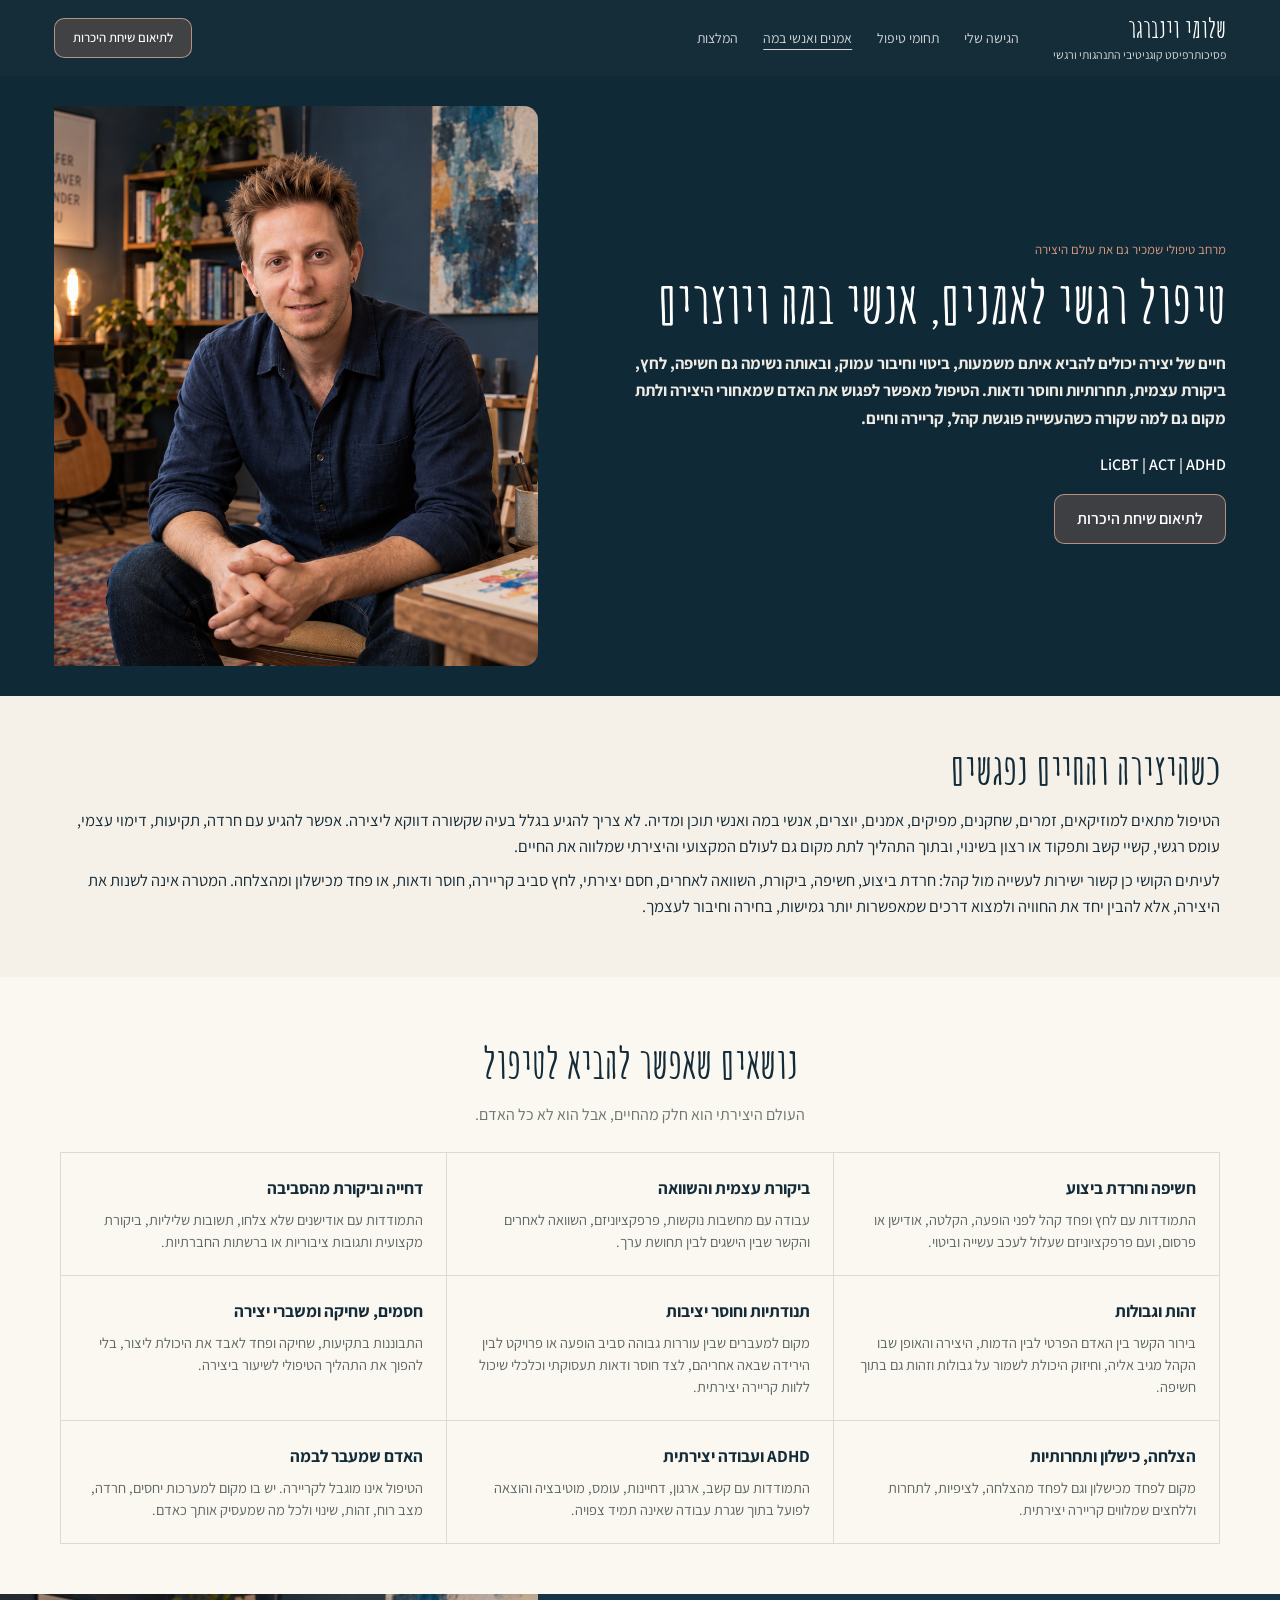
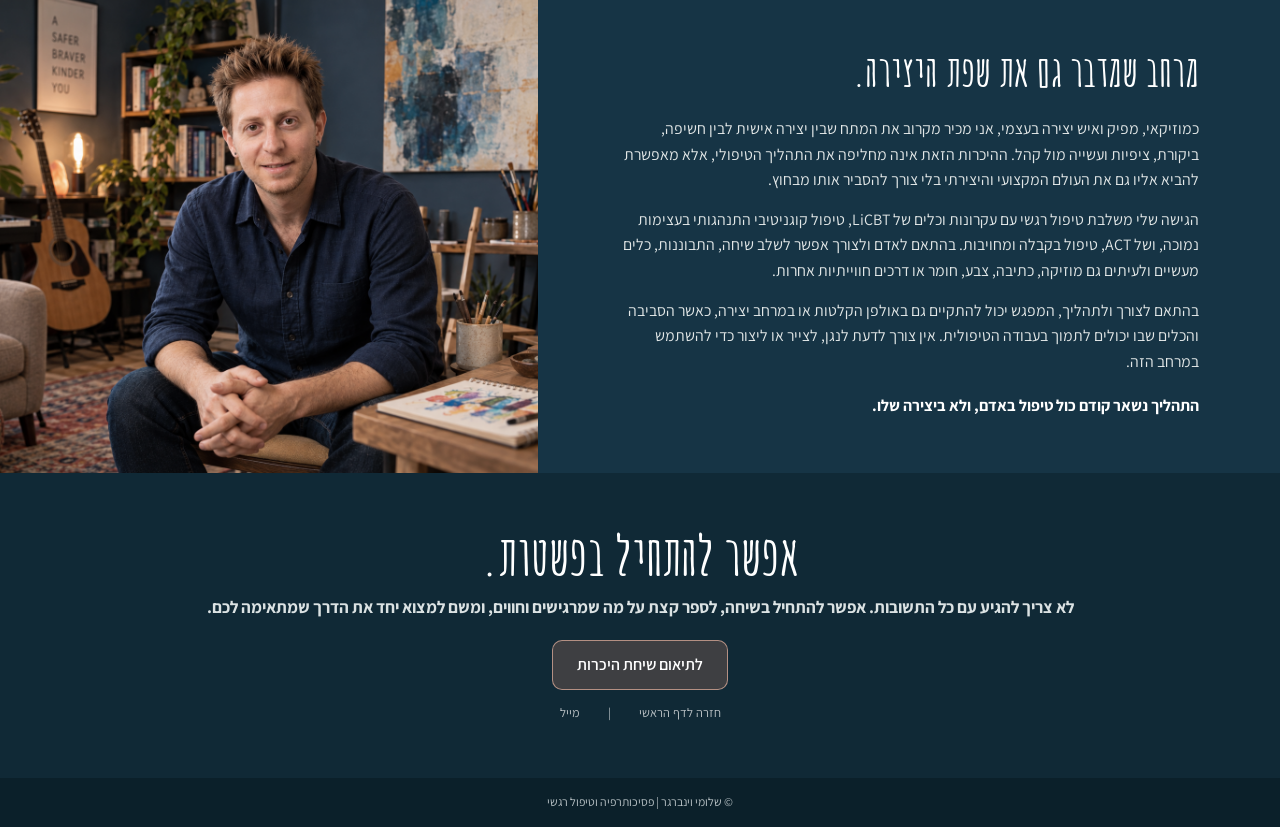
==== commit 1648d20f: "Add files via upload" ====
--- a/artists/index.html
+++ b/artists/index.html
@@ -3,7 +3,7 @@
 <main id="top">
 <section class="artistHeroSite"><div class="artistHeroText"><span class="artistKicker">מרחב טיפולי שמכיר גם את עולם היצירה</span><h1>טיפול רגשי לאמנים, אנשי במה ויוצרים</h1><p class="artistLead"><b>חיים של יצירה יכולים להביא איתם משמעות, ביטוי וחיבור עמוק, ובאותה נשימה גם חשיפה, לחץ, ביקורת עצמית, תחרותיות וחוסר ודאות. הטיפול מאפשר לפגוש את האדם שמאחורי היצירה ולתת מקום גם למה שקורה כשהעשייה פוגשת קהל, קריירה וחיים.</b></p><div class="credentials">LiCBT | ACT | ADHD</div><a class="btn" href="https://api.whatsapp.com/send?phone=972528469489" target="_blank" rel="noopener">לתיאום שיחת היכרות</a></div><div class="artistHeroImage"><img src="../assets/hero.png" alt="שלומי וינברגר במרחב טיפולי המשלב מוזיקה ויצירה"></div></section>
 <section class="artistIntro"><div><h2>כשהיצירה והחיים נפגשים</h2><p>הטיפול מתאים למוזיקאים, זמרים, שחקנים, מפיקים, אמנים, יוצרים, אנשי במה ואנשי תוכן ומדיה. לא צריך להגיע בגלל בעיה שקשורה דווקא ליצירה. אפשר להגיע עם חרדה, תקיעות, דימוי עצמי, עומס רגשי, קשיי קשב ותפקוד או רצון בשינוי, ובתוך התהליך לתת מקום גם לעולם המקצועי והיצירתי שמלווה את החיים.</p><p>לעיתים הקושי כן קשור ישירות לעשייה מול קהל: חרדת ביצוע, חשיפה, ביקורת, השוואה לאחרים, חסם יצירתי, לחץ סביב קריירה, חוסר ודאות, או פחד מכישלון ומהצלחה. המטרה אינה לשנות את היצירה, אלא להבין יחד את החוויה ולמצוא דרכים שמאפשרות יותר גמישות, בחירה וחיבור לעצמך.</p></div></section>
-<section class="artistAreas"><div class="sectionHead"><h2>נושאים שאפשר להביא לטיפול</h2><p>העולם היצירתי הוא חלק מהחיים, אבל הוא לא כל האדם.</p></div><div class="artistGridSite"><article><b>חשיפה וחרדת ביצוע</b><p>התמודדות עם לחץ ופחד קהל לפני הופעה, הקלטה, אודישן או פרסום, ועם פרפקציוניזם שעלול לעכב עשייה וביטוי.</p></article><article><b>ביקורת עצמית והשוואה</b><p>עבודה עם מחשבות נוקשות, פרפקציוניזם, השוואה לאחרים והקשר שבין הישגים לבין תחושת ערך.</p></article><article><b>דחייה וביקורת מהסביבה</b><p>התמודדות עם אודישנים שלא צלחו, תשובות שליליות, ביקורת מקצועית ותגובות ציבוריות או ברשתות החברתיות.</p></article><article><b>זהות וגבולות</b><p>בירור הקשר בין האדם הפרטי לבין הדמות, היצירה והאופן שבו הקהל מגיב אליה, וחיזוק היכולת לשמור על גבולות וזהות גם בתוך חשיפה.</p></article><article><b>תנודתיות וחוסר יציבות</b><p>מקום למעברים שבין עוררות גבוהה סביב הופעה או פרויקט לבין הירידה שאחריהם, לצד חוסר ודאות תעסוקתי וכלכלי שיכול ללוות קריירה יצירתית.</p></article><article><b>חסמים, שחיקה ומשברי יצירה</b><p>התבוננות בתקיעות, שחיקה ופחד לאבד את היכולת ליצור, בלי להפוך את התהליך הטיפולי לשיעור ביצירה.</p></article><article><b>הצלחה, כישלון ותחרותיות</b><p>מקום לפחד מכישלון וגם לפחד מהצלחה, לציפיות, לתחרות וללחצים שמלווים קריירה יצירתית.</p></article><article><b>ADHD ועבודה יצירתית</b><p>התמודדות עם קשב, ארגון, דחיינות, עומס, מוטיבציה והוצאה לפועל בתוך שגרת עבודה שאינה תמיד צפויה.</p></article><article><b>האדם שמעבר לבמה</b><p>הטיפול אינו מוגבל לקריירה. יש בו מקום למערכות יחסים, חרדה, מצב רוח, זהות, שינוי ולכל מה שמעסיק אותך כאדם.</p></article></div></section>
+<section class="artistAreas"><div class="sectionHead"><h2>נושאים שאפשר להביא לטיפול</h2><p>העולם היצירתי הוא חלק מהחיים, אבל הוא לא כל האדם.</p></div><div class="artistGridSite"><article><b>חשיפה וחרדת ביצוע</b><p>התמודדות עם לחץ ופחד קהל לפני הופעה, הקלטה, אודישן או פרסום, ועם פרפקציוניזם שעלול לעכב עשייה וביטוי.</p></article><article><b>ביקורת עצמית והשוואה</b><p>עבודה עם מחשבות נוקשות, פרפקציוניזם, השוואה לאחרים והקשר שבין הישגים לבין תחושת ערך.</p></article><article><b>דחייה וביקורת מהסביבה</b><p>התמודדות עם אודישנים שלא צלחו, תשובות שליליות, ביקורת מקצועית ותגובות ציבוריות או ברשתות החברתיות.</p></article><article><b>זהות וגבולות</b><p>בירור הקשר בין האדם הפרטי לבין הדמות, היצירה והאופן שבו הקהל מגיב אליה, וחיזוק היכולת לשמור על גבולות וזהות גם בתוך חשיפה.</p></article><article><b>תנודתיות וחוסר יציבות</b><p>מקום למעברים שבין עוררות גבוהה סביב הופעה או פרויקט לבין הירידה שבאה אחריהם, לצד חוסר ודאות תעסוקתי וכלכלי שיכול ללוות קריירה יצירתית.</p></article><article><b>חסמים, שחיקה ומשברי יצירה</b><p>התבוננות בתקיעות, שחיקה ופחד לאבד את היכולת ליצור, בלי להפוך את התהליך הטיפולי לשיעור ביצירה.</p></article><article><b>הצלחה, כישלון ותחרותיות</b><p>מקום לפחד מכישלון וגם לפחד מהצלחה, לציפיות, לתחרות וללחצים שמלווים קריירה יצירתית.</p></article><article><b>ADHD ועבודה יצירתית</b><p>התמודדות עם קשב, ארגון, דחיינות, עומס, מוטיבציה והוצאה לפועל בתוך שגרת עבודה שאינה תמיד צפויה.</p></article><article><b>האדם שמעבר לבמה</b><p>הטיפול אינו מוגבל לקריירה. יש בו מקום למערכות יחסים, חרדה, מצב רוח, זהות, שינוי ולכל מה שמעסיק אותך כאדם.</p></article></div></section>
 <section class="artistStudio"><div class="artistStudioText"><h2>מרחב שמדבר גם את שפת היצירה.</h2><p>כמוזיקאי, מפיק ואיש יצירה בעצמי, אני מכיר מקרוב את המתח שבין יצירה אישית לבין חשיפה, ביקורת, ציפיות ועשייה מול קהל. ההיכרות הזאת אינה מחליפה את התהליך הטיפולי, אלא מאפשרת להביא אליו גם את העולם המקצועי והיצירתי בלי צורך להסביר אותו מבחוץ.</p><p>הגישה שלי משלבת טיפול רגשי עם עקרונות וכלים של LiCBT, טיפול קוגניטיבי התנהגותי בעצימות נמוכה, ושל ACT, טיפול בקבלה ומחויבות. בהתאם לאדם ולצורך אפשר לשלב שיחה, התבוננות, כלים מעשיים ולעיתים גם מוזיקה, כתיבה, צבע, חומר או דרכים חווייתיות אחרות.</p><p>בהתאם לצורך ולתהליך, המפגש יכול להתקיים גם באולפן הקלטות או במרחב יצירה, כאשר הסביבה והכלים שבו יכולים לתמוך בעבודה הטיפולית. אין צורך לדעת לנגן, לצייר או ליצור כדי להשתמש במרחב הזה.</p><strong>התהליך נשאר קודם כול טיפול באדם, ולא ביצירה שלו.</strong></div><div class="artistStudioImage"><img src="../assets/hero.png" alt="סטודיו ומרחב יצירתי כחלק מהסביבה הטיפולית"></div></section>
 <section class="contact"><h2>אפשר להתחיל בפשטות.</h2><p><b>לא צריך להגיע עם כל התשובות. אפשר להתחיל בשיחה, לספר קצת על מה שמרגישים וחווים, ומשם למצוא יחד את הדרך שמתאימה לכם.</b></p><a class="btn light" href="https://api.whatsapp.com/send?phone=972528469489" target="_blank" rel="noopener">לתיאום שיחת היכרות</a><div class="contactLinks"><a href="../index.html">חזרה לדף הראשי</a><span>|</span><a href="mailto:shlomiweinberger1@gmail.com">מייל</a></div></section>
 </main><footer>© שלומי וינברגר | פסיכותרפיה וטיפול רגשי</footer><script>
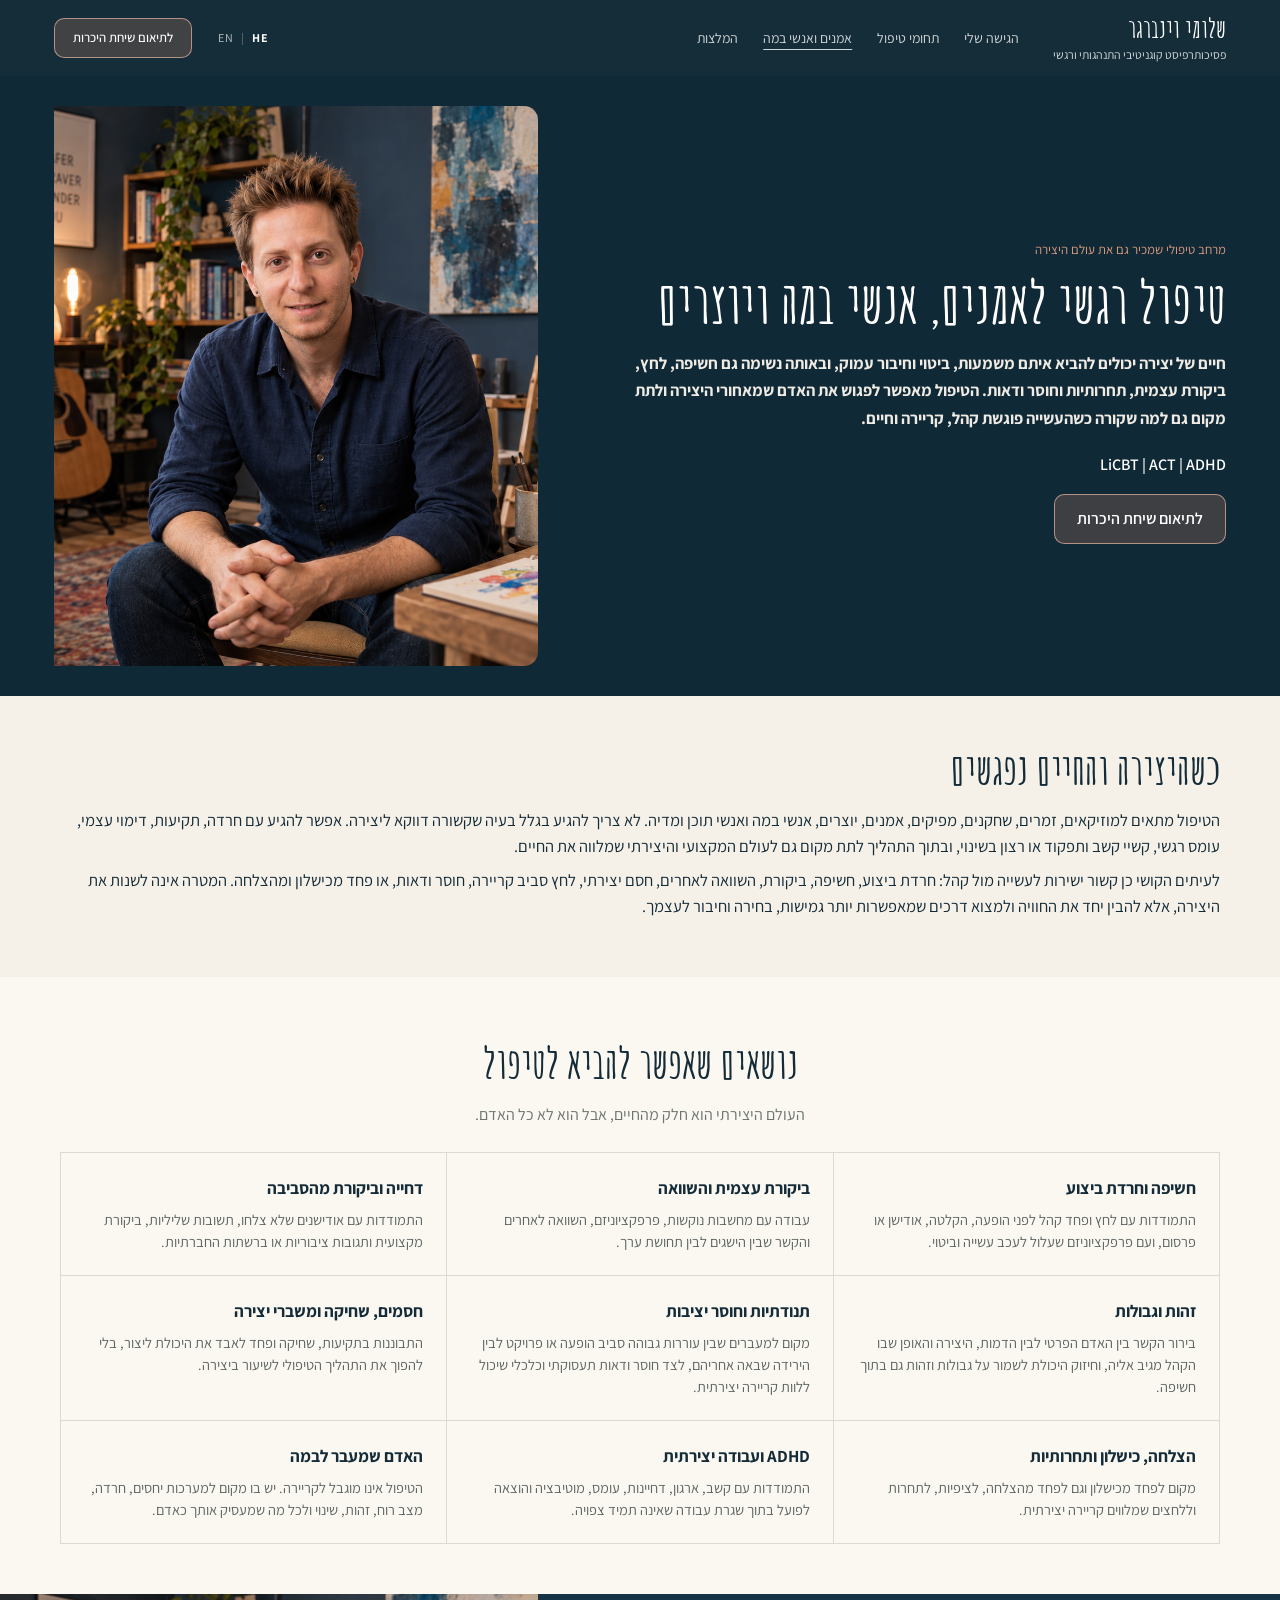
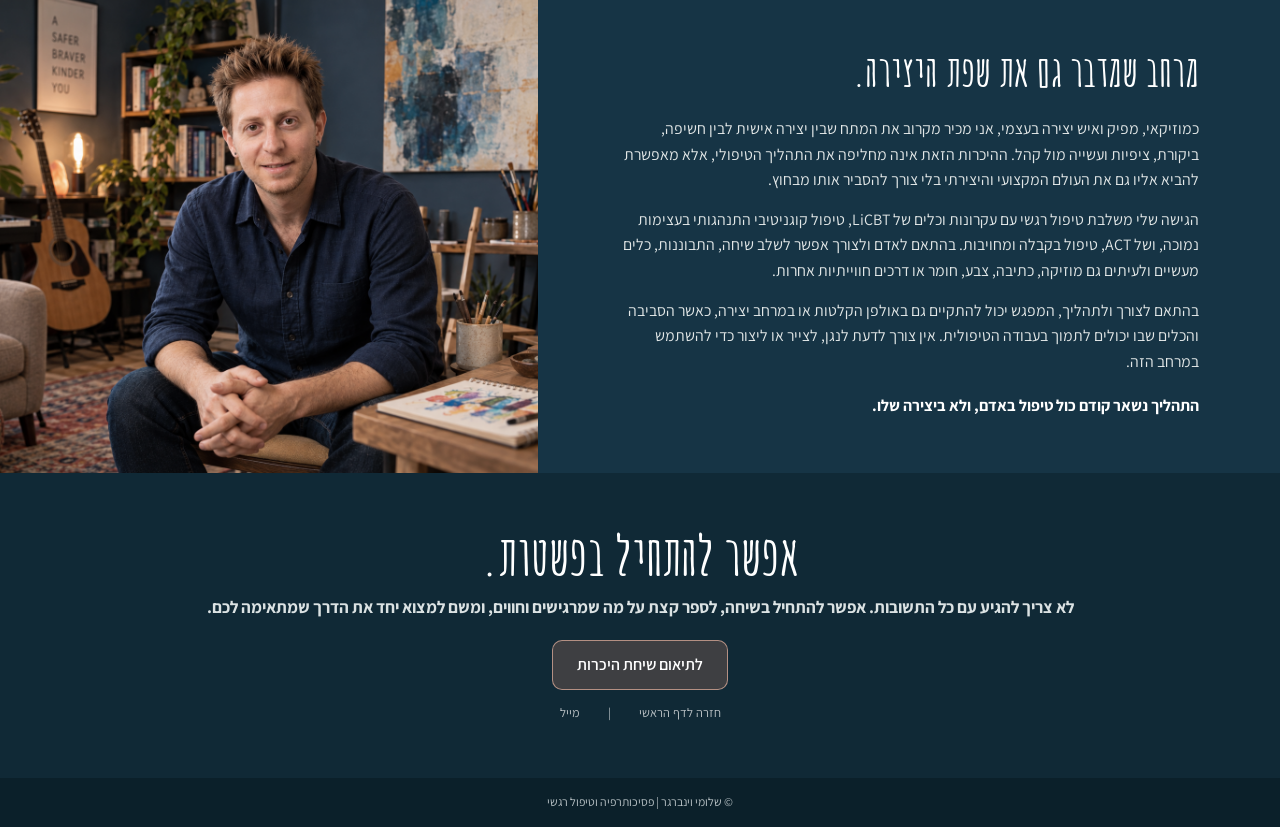
==== commit c05a845f: "Add files via upload" ====
--- a/artists/index.html
+++ b/artists/index.html
@@ -1,5 +1,5 @@
-<!doctype html><html lang="he" dir="rtl"><head><!-- V16.2 Mobile Polish --><meta charset="utf-8"><meta name="viewport" content="width=device-width,initial-scale=1"><meta name="description" content="טיפול רגשי לאמנים, מוזיקאים, שחקנים, יוצרים ואנשי במה עם שלומי וינברגר. התמודדות עם חרדת ביצוע, דחייה וביקורת, זהות, שחיקה, חסמים יצירתיים והלחצים של קריירה יצירתית."><meta name="robots" content="index,follow,max-image-preview:large"><link rel="canonical" href="https://shlomitherapy.pages.dev/artists/"><meta property="og:locale" content="he_IL"><meta property="og:type" content="website"><meta property="og:site_name" content="שלומי וינברגר"><meta property="og:title" content="טיפול רגשי לאמנים, אנשי במה ויוצרים | שלומי וינברגר"><meta property="og:description" content="מרחב טיפולי לאמנים ואנשי יצירה המתמודדים עם חשיפה, חרדת ביצוע, ביקורת עצמית, חסמים, תחרותיות והלחצים של חיים יצירתיים."><meta property="og:url" content="https://shlomitherapy.pages.dev/artists/"><meta property="og:image" content="https://shlomitherapy.pages.dev/assets/hero.png"><meta name="twitter:card" content="summary_large_image"><title>טיפול רגשי לאמנים, אנשי במה ויוצרים | שלומי וינברגר</title><link rel="stylesheet" href="../styles.css"><script type="application/ld+json">{"@context":"https://schema.org","@graph":[{"@type":"WebPage","@id":"https://shlomitherapy.pages.dev/artists/#page","url":"https://shlomitherapy.pages.dev/artists/","name":"טיפול רגשי לאמנים, אנשי במה ויוצרים","inLanguage":"he-IL","isPartOf":{"@id":"https://shlomitherapy.pages.dev/#website"}},{"@type":"Service","name":"טיפול רגשי לאמנים, אנשי במה ויוצרים","serviceType":"פסיכותרפיה וטיפול רגשי לאמנים ואנשי במה","provider":{"@type":"Person","name":"שלומי וינברגר","jobTitle":"פסיכותרפיסט קוגניטיבי התנהגותי ורגשי"},"areaServed":"IL"}]}</script></head><body>
-<header><a class="brand" href="../index.html"><b>שלומי וינברגר</b><small>פסיכותרפיסט קוגניטיבי התנהגותי ורגשי</small></a><nav id="site-nav"><a href="../index.html#approach">הגישה שלי</a><a href="../index.html#areas">תחומי טיפול</a><a href="index.html" aria-current="page">אמנים ואנשי במה</a><a href="../index.html#reviews">המלצות</a></nav><button class="menuToggle" type="button" aria-label="פתיחת תפריט" aria-expanded="false" aria-controls="site-nav"><span></span><span></span><span></span></button><a class="btn small" href="https://api.whatsapp.com/send?phone=972528469489" target="_blank" rel="noopener">לתיאום שיחת היכרות</a></header>
+<!doctype html><html lang="he" dir="rtl"><head><!-- V16.2 Mobile Polish --><meta charset="utf-8"><meta name="viewport" content="width=device-width,initial-scale=1"><meta name="description" content="טיפול רגשי לאמנים, מוזיקאים, שחקנים, יוצרים ואנשי במה עם שלומי וינברגר. התמודדות עם חרדת ביצוע, דחייה וביקורת, זהות, שחיקה, חסמים יצירתיים והלחצים של קריירה יצירתית."><meta name="robots" content="index,follow,max-image-preview:large"><link rel="canonical" href="https://shlomitherapy.pages.dev/artists/"><link rel="alternate" hreflang="he" href="https://shlomitherapy.pages.dev/artists/"><link rel="alternate" hreflang="en" href="https://shlomitherapy.pages.dev/en/artists/"><link rel="alternate" hreflang="x-default" href="https://shlomitherapy.pages.dev/artists/"><meta property="og:locale" content="he_IL"><meta property="og:type" content="website"><meta property="og:site_name" content="שלומי וינברגר"><meta property="og:title" content="טיפול רגשי לאמנים, אנשי במה ויוצרים | שלומי וינברגר"><meta property="og:description" content="מרחב טיפולי לאמנים ואנשי יצירה המתמודדים עם חשיפה, חרדת ביצוע, ביקורת עצמית, חסמים, תחרותיות והלחצים של חיים יצירתיים."><meta property="og:url" content="https://shlomitherapy.pages.dev/artists/"><meta property="og:image" content="https://shlomitherapy.pages.dev/assets/hero.png"><meta name="twitter:card" content="summary_large_image"><title>טיפול רגשי לאמנים, אנשי במה ויוצרים | שלומי וינברגר</title><link rel="stylesheet" href="../styles.css"><script type="application/ld+json">{"@context":"https://schema.org","@graph":[{"@type":"WebPage","@id":"https://shlomitherapy.pages.dev/artists/#page","url":"https://shlomitherapy.pages.dev/artists/","name":"טיפול רגשי לאמנים, אנשי במה ויוצרים","inLanguage":"he-IL","isPartOf":{"@id":"https://shlomitherapy.pages.dev/#website"}},{"@type":"Service","name":"טיפול רגשי לאמנים, אנשי במה ויוצרים","serviceType":"פסיכותרפיה וטיפול רגשי לאמנים ואנשי במה","provider":{"@type":"Person","name":"שלומי וינברגר","jobTitle":"פסיכותרפיסט קוגניטיבי התנהגותי ורגשי"},"areaServed":"IL"}]}</script></head><body>
+<header><a class="brand" href="../index.html"><b>שלומי וינברגר</b><small>פסיכותרפיסט קוגניטיבי התנהגותי ורגשי</small></a><nav id="site-nav"><a href="../index.html#approach">הגישה שלי</a><a href="../index.html#areas">תחומי טיפול</a><a href="index.html" aria-current="page">אמנים ואנשי במה</a><a href="../index.html#reviews">המלצות</a></nav><div class="langSwitch" aria-label="Language"><b>HE</b><span>|</span><a href="../en/artists/index.html">EN</a></div><button class="menuToggle" type="button" aria-label="פתיחת תפריט" aria-expanded="false" aria-controls="site-nav"><span></span><span></span><span></span></button><a class="btn small" href="https://api.whatsapp.com/send?phone=972528469489" target="_blank" rel="noopener">לתיאום שיחת היכרות</a></header>
 <main id="top">
 <section class="artistHeroSite"><div class="artistHeroText"><span class="artistKicker">מרחב טיפולי שמכיר גם את עולם היצירה</span><h1>טיפול רגשי לאמנים, אנשי במה ויוצרים</h1><p class="artistLead"><b>חיים של יצירה יכולים להביא איתם משמעות, ביטוי וחיבור עמוק, ובאותה נשימה גם חשיפה, לחץ, ביקורת עצמית, תחרותיות וחוסר ודאות. הטיפול מאפשר לפגוש את האדם שמאחורי היצירה ולתת מקום גם למה שקורה כשהעשייה פוגשת קהל, קריירה וחיים.</b></p><div class="credentials">LiCBT | ACT | ADHD</div><a class="btn" href="https://api.whatsapp.com/send?phone=972528469489" target="_blank" rel="noopener">לתיאום שיחת היכרות</a></div><div class="artistHeroImage"><img src="../assets/hero.png" alt="שלומי וינברגר במרחב טיפולי המשלב מוזיקה ויצירה"></div></section>
 <section class="artistIntro"><div><h2>כשהיצירה והחיים נפגשים</h2><p>הטיפול מתאים למוזיקאים, זמרים, שחקנים, מפיקים, אמנים, יוצרים, אנשי במה ואנשי תוכן ומדיה. לא צריך להגיע בגלל בעיה שקשורה דווקא ליצירה. אפשר להגיע עם חרדה, תקיעות, דימוי עצמי, עומס רגשי, קשיי קשב ותפקוד או רצון בשינוי, ובתוך התהליך לתת מקום גם לעולם המקצועי והיצירתי שמלווה את החיים.</p><p>לעיתים הקושי כן קשור ישירות לעשייה מול קהל: חרדת ביצוע, חשיפה, ביקורת, השוואה לאחרים, חסם יצירתי, לחץ סביב קריירה, חוסר ודאות, או פחד מכישלון ומהצלחה. המטרה אינה לשנות את היצירה, אלא להבין יחד את החוויה ולמצוא דרכים שמאפשרות יותר גמישות, בחירה וחיבור לעצמך.</p></div></section>
--- a/styles.css
+++ b/styles.css
@@ -427,3 +427,8 @@
  .brand b{font-size:23px}
  .brand small{font-size:8.8px}
 }
+
+/* V16.8 bilingual additions only */
+.langSwitch{display:flex;align-items:center;gap:7px;font-size:12px;letter-spacing:.08em;white-space:nowrap}.langSwitch a{opacity:.72}.langSwitch a:hover{opacity:1}.langSwitch b{font-weight:700}.langSwitch span{opacity:.38}
+html[dir="ltr"] body{text-align:left}html[dir="ltr"] .brand{margin-left:0;margin-right:auto}html[dir="ltr"] .heroText,html[dir="ltr"] .sectionHead,html[dir="ltr"] .studioText,html[dir="ltr"] .method{text-align:left}
+@media(max-width:760px){.langSwitch{margin-left:auto;margin-right:2px;font-size:11px}html[dir="ltr"] .langSwitch{margin-left:auto;margin-right:2px}}
